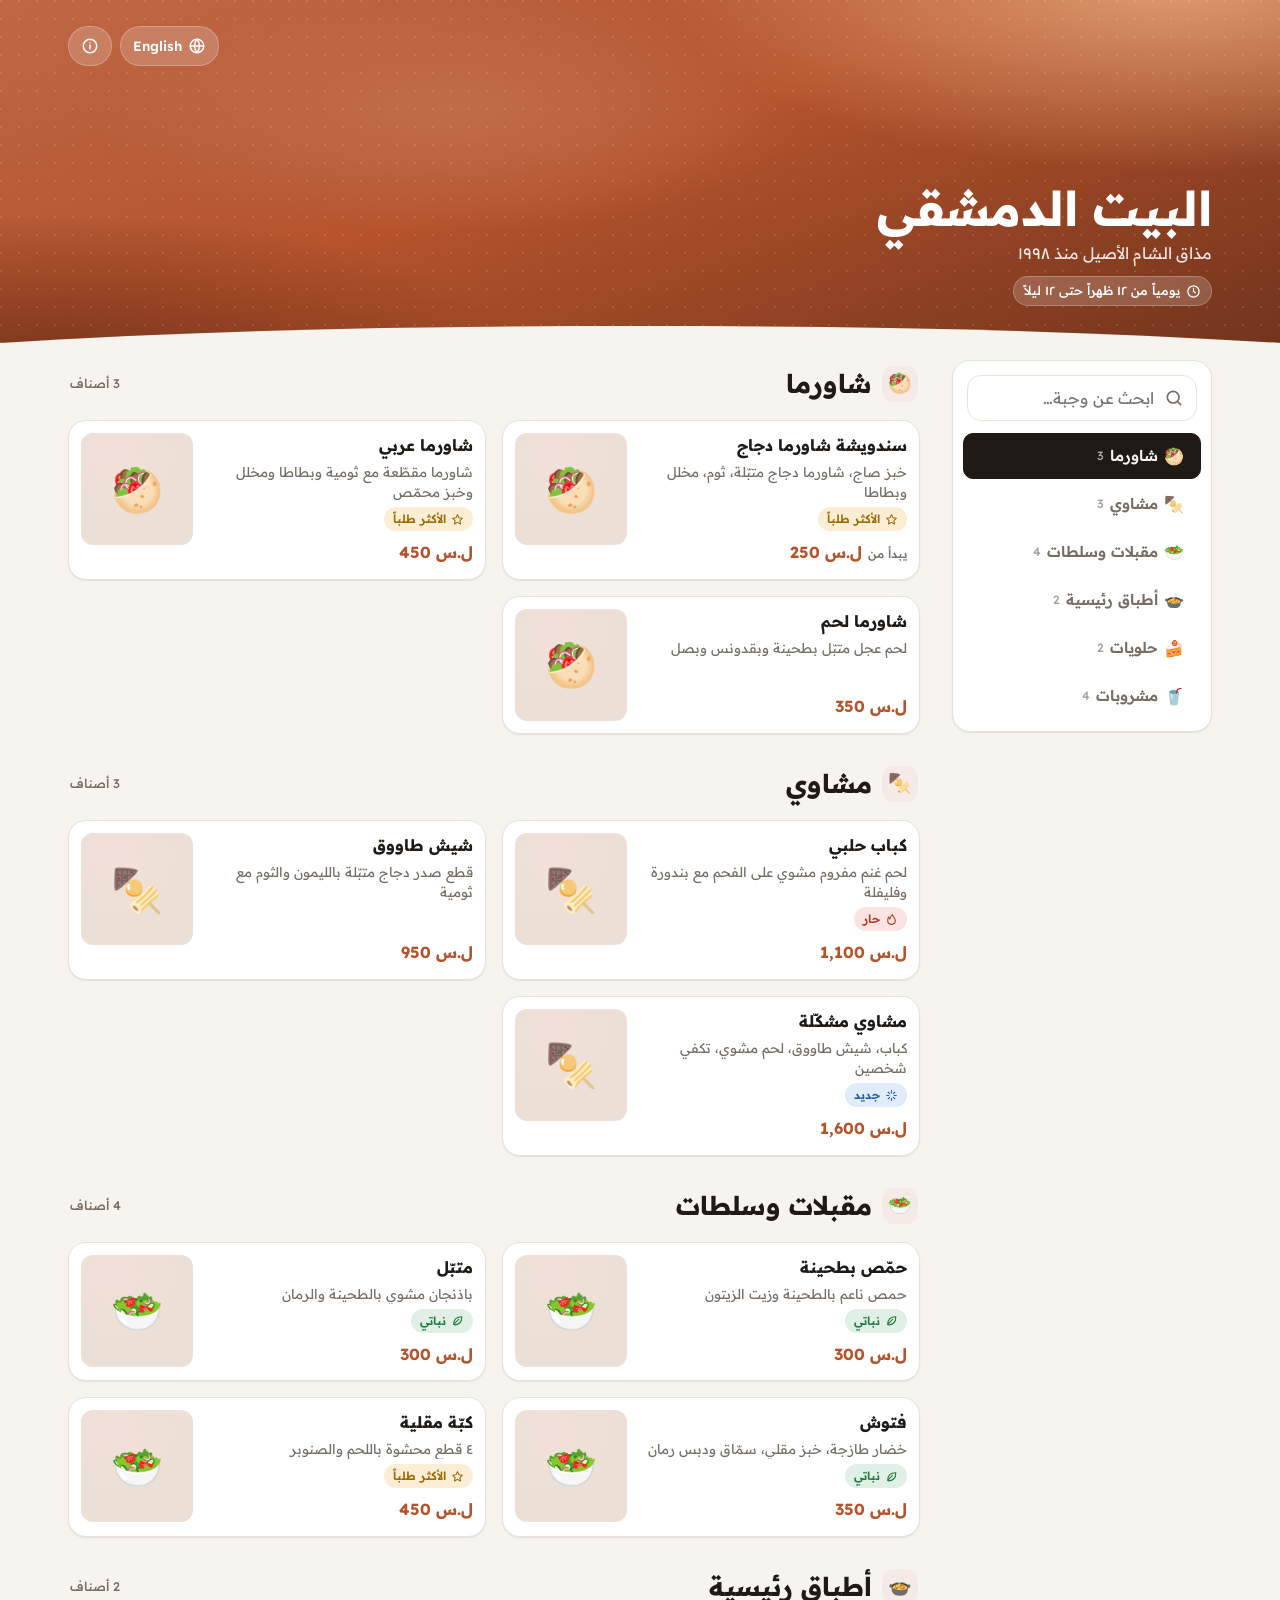
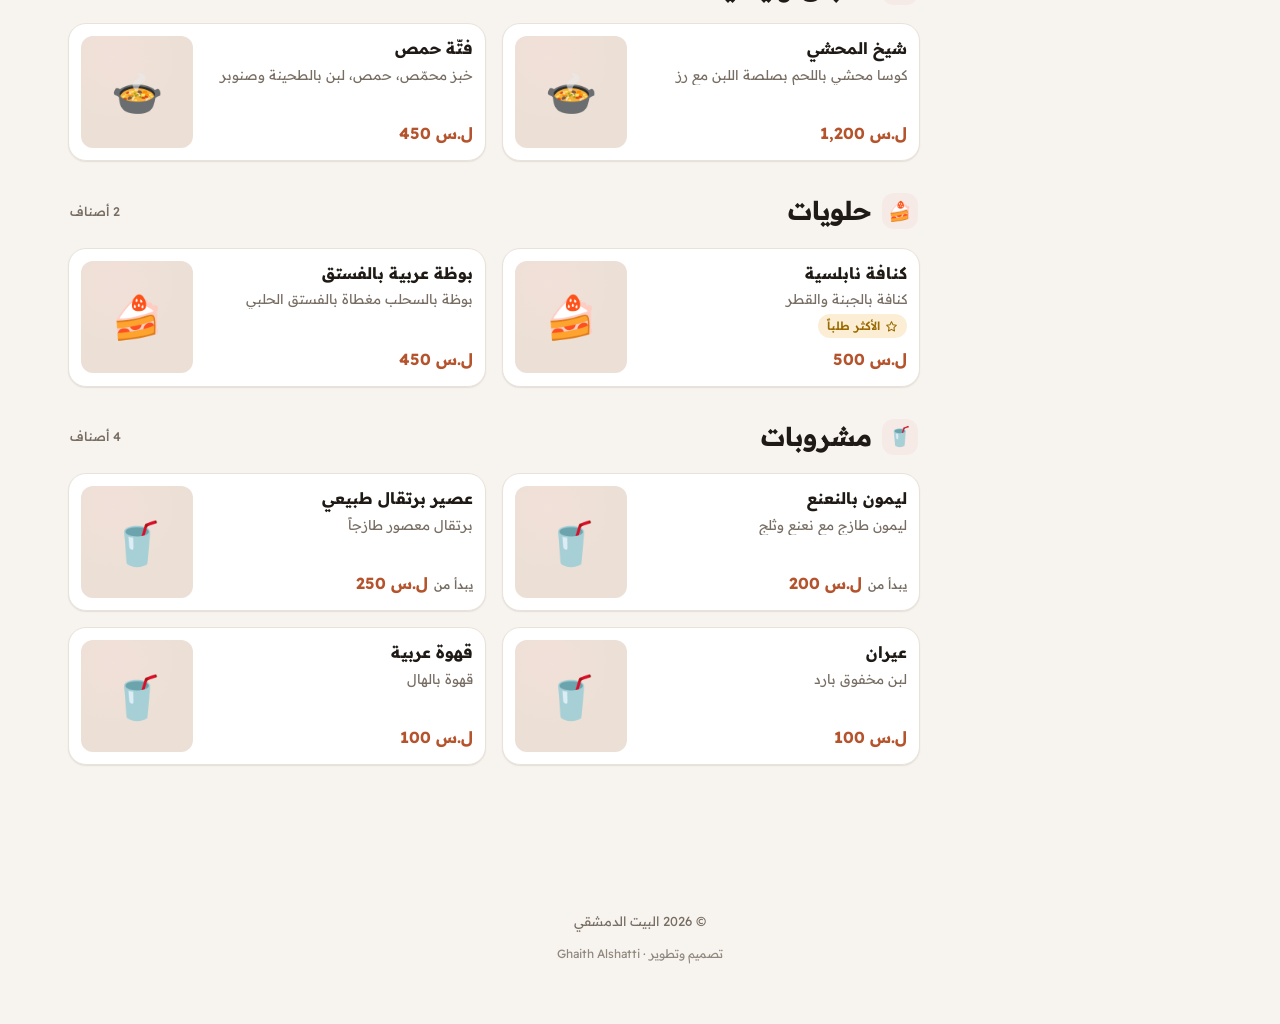
==== index.html @ a2ca4668 "init" ====
<!doctype html>
<html lang="ar" dir="rtl">
<head>
  <meta charset="utf-8">
  <meta name="viewport" content="width=device-width, initial-scale=1, viewport-fit=cover">
  <meta name="theme-color" content="#B5532C">
  <meta name="description" content="Menu">
  <title>Menu</title>
  <link rel="icon" href="data:image/svg+xml,%3Csvg xmlns='http://www.w3.org/2000/svg' viewBox='0 0 100 100'%3E%3Ctext y='.9em' font-size='90'%3E🍽️%3C/text%3E%3C/svg%3E">
  <link rel="preload" href="assets/fonts/readex-pro-arabic-wght-normal.woff2" as="font" type="font/woff2" crossorigin>
  <link rel="stylesheet" href="assets/css/base.css">
  <link rel="stylesheet" href="assets/css/menu.css">
  <link rel="stylesheet" href="assets/css/themes.css">
</head>
<body>
  <div id="app">
    <div class="skeleton sk-hero"></div>
    <div class="wrap" style="padding:20px 16px;display:grid;gap:12px">
      <div class="skeleton" style="height:40px;width:70%"></div>
      <div class="skeleton sk-card"></div><div class="skeleton sk-card"></div><div class="skeleton sk-card"></div>
    </div>
  </div>
  <script type="module" src="assets/js/menu.js"></script>
</body>
</html>
---- assets/css/base.css ----
/* ===== Fonts (self-hosted, no external requests) ===== */
@font-face { font-family: 'Readex'; font-style: normal; font-display: swap; font-weight: 160 700;
  src: url(../fonts/readex-pro-arabic-wght-normal.woff2) format('woff2-variations'), url(../fonts/readex-pro-arabic-wght-normal.woff2) format('woff2');
  unicode-range: U+0600-06FF,U+0750-077F,U+0870-088E,U+0890-0891,U+0897-08E1,U+08E3-08FF,U+200C-200E,U+2010-2011,U+204F,U+2E41,U+FB50-FDFF,U+FE70-FE74,U+FE76-FEFC; }
@font-face { font-family: 'Readex'; font-style: normal; font-display: swap; font-weight: 160 700;
  src: url(../fonts/readex-pro-latin-ext-wght-normal.woff2) format('woff2-variations'), url(../fonts/readex-pro-latin-ext-wght-normal.woff2) format('woff2');
  unicode-range: U+0100-02BA,U+02BD-02C5,U+02C7-02CC,U+02CE-02D7,U+02DD-02FF,U+0304,U+0308,U+0329,U+1D00-1DBF,U+1E00-1E9F,U+1EF2-1EFF,U+2020,U+20A0-20AB,U+20AD-20C0,U+2113,U+2C60-2C7F,U+A720-A7FF; }
@font-face { font-family: 'Readex'; font-style: normal; font-display: swap; font-weight: 160 700;
  src: url(../fonts/readex-pro-latin-wght-normal.woff2) format('woff2-variations'), url(../fonts/readex-pro-latin-wght-normal.woff2) format('woff2');
  unicode-range: U+0000-00FF,U+0131,U+0152-0153,U+02BB-02BC,U+02C6,U+02DA,U+02DC,U+0304,U+0308,U+0329,U+2000-206F,U+20AC,U+2122,U+2191,U+2193,U+2212,U+2215,U+FEFF,U+FFFD; }

/* ===== Tokens ===== */
:root {
  --primary: #B5532C; --on-primary: #fff;
  --bg: #F7F3EE; --surface: #FFFFFF; --surface-2: #F1ECE5; --text: #1F1A15; --muted: #776D63; --line: #E9E2D8;
  --danger: #C6372B; --ok: #2E7D4F; --warn: #B7791F;
  --primary-soft: color-mix(in srgb, var(--primary) 12%, var(--surface));
  --primary-strong: color-mix(in srgb, var(--primary) 82%, #000);
  --radius: 18px; --radius-sm: 12px;
  --shadow-sm: 0 1px 2px rgba(31, 26, 21, .06), 0 1px 1px rgba(31, 26, 21, .04);
  --shadow: 0 8px 28px rgba(31, 26, 21, .10), 0 2px 6px rgba(31, 26, 21, .06);
  --shadow-lg: 0 24px 60px rgba(31, 26, 21, .22);
  --ease: cubic-bezier(.2, .8, .2, 1);
  --font: 'Readex', system-ui, -apple-system, 'Segoe UI', Tahoma, sans-serif;
  --font-display: var(--font);
  --hero-bg: var(--primary); --hero-text: #fff; --hero-pattern: none;
  --glass-bg: rgba(255,255,255,.18); --glass-border: rgba(255,255,255,.24); --glass-text: #fff;
  --card-border: 1px solid var(--line); --card-shadow: var(--shadow-sm); --card-shadow-hover: var(--shadow);
  --chip-active-bg: var(--text); --chip-active-text: var(--bg); --price: var(--primary);
  color-scheme: light;
}
[data-theme="dark"] {
  --bg: #121110; --surface: #1C1A18; --surface-2: #262320; --text: #F4EFE8; --muted: #A79E93; --line: #2F2B27;
  --primary-soft: color-mix(in srgb, var(--primary) 22%, var(--surface));
  --shadow-sm: 0 1px 2px rgba(0,0,0,.4); --shadow: 0 8px 28px rgba(0,0,0,.45); --shadow-lg: 0 24px 60px rgba(0,0,0,.6);
  color-scheme: dark;
}

/* ===== Reset ===== */
*, *::before, *::after { box-sizing: border-box; }
html { -webkit-text-size-adjust: 100%; scroll-behavior: smooth; }
body { margin: 0; font-family: var(--font); background: var(--bg); color: var(--text); line-height: 1.55; font-size: 15px; -webkit-font-smoothing: antialiased; -webkit-tap-highlight-color: transparent; }
body.no-scroll { overflow: hidden; }
img { max-width: 100%; display: block; }
button, input, select, textarea { font: inherit; color: inherit; }
button { cursor: pointer; background: none; border: 0; padding: 0; }
a { color: inherit; }
h1, h2, h3, h4, p { margin: 0; }
[hidden] { display: none !important; }
.ic { width: 20px; height: 20px; flex: none; }
.sr-only { position: absolute; width: 1px; height: 1px; overflow: hidden; clip: rect(0 0 0 0); white-space: nowrap; }
.num { font-variant-numeric: tabular-nums; direction: ltr; unicode-bidi: isolate; }

/* ===== Buttons ===== */
.btn { display: inline-flex; align-items: center; justify-content: center; gap: 8px; min-height: 46px; padding: 0 20px; border-radius: 14px; font-weight: 600; font-size: 15px; transition: transform .15s var(--ease), background .2s, box-shadow .2s, opacity .2s; user-select: none; white-space: nowrap; }
.btn:active { transform: scale(.97); }
.btn:disabled { opacity: .55; pointer-events: none; }
.btn--primary { background: var(--primary); color: var(--on-primary); box-shadow: 0 6px 18px color-mix(in srgb, var(--primary) 35%, transparent); }
.btn--primary:hover { background: var(--primary-strong); }
.btn--ghost { background: var(--surface-2); color: var(--text); }
.btn--outline { border: 1.5px solid var(--line); background: var(--surface); }
.btn--danger { background: var(--danger); color: #fff; }
.btn--danger-ghost { color: var(--danger); background: color-mix(in srgb, var(--danger) 10%, var(--surface)); }
.btn--block { width: 100%; }
.btn--sm { min-height: 36px; padding: 0 14px; font-size: 14px; border-radius: 11px; }
.icon-btn { width: 42px; height: 42px; border-radius: 50%; display: inline-grid; place-items: center; background: var(--surface); color: var(--text); box-shadow: var(--shadow-sm); transition: transform .15s var(--ease), background .2s; flex: none; }
.icon-btn:active { transform: scale(.92); }
.spinner { width: 18px; height: 18px; border-radius: 50%; border: 2.5px solid currentColor; border-top-color: transparent; animation: spin .8s linear infinite; }
@keyframes spin { to { transform: rotate(360deg); } }

/* ===== Forms ===== */
.field { display: grid; gap: 6px; }
.field > span, .label { font-size: 13px; font-weight: 600; color: var(--muted); }
.input, .select, .textarea { width: 100%; min-height: 46px; padding: 10px 14px; border-radius: 12px; border: 1.5px solid var(--line); background: var(--surface); outline: none; transition: border-color .2s, box-shadow .2s; font-size: 16px; }
.textarea { min-height: 80px; resize: vertical; line-height: 1.5; }
.input:focus, .select:focus, .textarea:focus { border-color: var(--primary); box-shadow: 0 0 0 4px color-mix(in srgb, var(--primary) 16%, transparent); }
.input[dir="ltr"] { text-align: left; }
.field.invalid .input, .field.invalid .textarea { border-color: var(--danger); }
.hint { font-size: 12.5px; color: var(--muted); }
.switch { position: relative; display: inline-flex; align-items: center; gap: 10px; cursor: pointer; user-select: none; }
.switch input { position: absolute; opacity: 0; pointer-events: none; }
.switch__track { width: 46px; height: 28px; border-radius: 99px; background: var(--line); position: relative; transition: background .2s; flex: none; }
.switch__track::after { content: ''; position: absolute; top: 3px; inset-inline-start: 3px; width: 22px; height: 22px; border-radius: 50%; background: #fff; box-shadow: 0 1px 3px rgba(0,0,0,.25); transition: transform .22s var(--ease); }
.switch input:checked + .switch__track { background: var(--ok); }
.switch input:checked + .switch__track::after { transform: translateX(18px); }
[dir="rtl"] .switch input:checked + .switch__track::after { transform: translateX(-18px); }
.switch input:focus-visible + .switch__track { box-shadow: 0 0 0 4px color-mix(in srgb, var(--ok) 25%, transparent); }

/* ===== Sheets (bottom on mobile, centered on desktop) ===== */
.sheet { position: fixed; inset: 0; z-index: 60; background: rgba(15, 12, 10, 0); display: flex; align-items: flex-end; justify-content: center; transition: background .28s var(--ease); }
.sheet.open { background: rgba(15, 12, 10, .5); backdrop-filter: blur(2px); }
.sheet__panel { width: 100%; max-width: 560px; max-height: 92vh; background: var(--surface); border-radius: 24px 24px 0 0; box-shadow: var(--shadow-lg); transform: translateY(100%); transition: transform .32s var(--ease); display: flex; flex-direction: column; overflow: hidden; }
.sheet.open .sheet__panel { transform: none; }
.sheet__grip { width: 42px; height: 5px; border-radius: 9px; background: var(--line); margin: 10px auto 0; flex: none; }
.sheet__head { display: flex; align-items: center; justify-content: space-between; gap: 12px; padding: 14px 20px 10px; flex: none; }
.sheet__head h2 { font-size: 19px; font-weight: 700; }
.sheet__body { padding: 4px 20px 20px; overflow-y: auto; overscroll-behavior: contain; flex: 1; }
.sheet__foot { padding: 14px 20px calc(14px + env(safe-area-inset-bottom)); border-top: 1px solid var(--line); background: var(--surface); flex: none; }
.sheet--center { align-items: center; padding: 20px; }
.sheet--center .sheet__panel { border-radius: 22px; transform: scale(.94); opacity: 0; transition: transform .25s var(--ease), opacity .2s; max-width: 400px; }
.sheet--center.open .sheet__panel { transform: none; opacity: 1; }
@media (min-width: 700px) {
  .sheet { align-items: center; padding: 24px; }
  .sheet__panel { border-radius: 24px; transform: translateY(24px) scale(.98); opacity: 0; transition: transform .3s var(--ease), opacity .25s; }
  .sheet.open .sheet__panel { opacity: 1; }
  .sheet__grip { display: none; }
}
.dialog { padding: 24px; gap: 20px; }
.dialog__msg { font-size: 16px; font-weight: 500; line-height: 1.6; }
.dialog__actions { display: flex; gap: 10px; justify-content: flex-end; }
.dialog__actions .btn { flex: 1; }

/* ===== Toasts ===== */
.toasts { position: fixed; z-index: 100; inset-inline: 0; top: calc(12px + env(safe-area-inset-top)); display: grid; justify-items: center; gap: 8px; pointer-events: none; padding: 0 16px; }
.toast { display: flex; align-items: center; gap: 10px; padding: 12px 18px; border-radius: 14px; background: #1F1A15; color: #fff; box-shadow: var(--shadow-lg); font-size: 14.5px; font-weight: 500; transform: translateY(-14px); opacity: 0; transition: transform .3s var(--ease), opacity .3s; max-width: 520px; }
.toast.in { transform: none; opacity: 1; }
.toast--ok .ic { color: #6EE7A1; } .toast--err { background: var(--danger); }

/* ===== Stepper ===== */
.stepper { display: inline-flex; align-items: center; gap: 4px; background: var(--surface-2); border-radius: 99px; padding: 4px; }
.stepper button { width: 36px; height: 36px; border-radius: 50%; display: grid; place-items: center; background: var(--surface); box-shadow: var(--shadow-sm); transition: transform .12s; }
.stepper button:active { transform: scale(.88); }
.stepper button .ic { width: 18px; height: 18px; }
.stepper output { min-width: 28px; text-align: center; font-weight: 700; font-size: 16px; }

/* ===== Misc ===== */
.banner { padding: 10px 16px; font-size: 13px; text-align: center; background: color-mix(in srgb, var(--warn) 16%, var(--surface)); color: color-mix(in srgb, var(--warn) 70%, var(--text)); font-weight: 500; }
.skeleton { background: linear-gradient(90deg, var(--surface-2) 25%, color-mix(in srgb, var(--surface-2) 60%, var(--surface)) 50%, var(--surface-2) 75%); background-size: 200% 100%; animation: shimmer 1.3s infinite; border-radius: 12px; }
@keyframes shimmer { to { background-position: -200% 0; } }
.chip { display: inline-flex; align-items: center; gap: 5px; padding: 3px 9px; border-radius: 99px; font-size: 11.5px; font-weight: 600; background: var(--surface-2); color: var(--muted); white-space: nowrap; }
.chip .ic { width: 13px; height: 13px; }
.chip--popular { background: color-mix(in srgb, #E8A317 18%, var(--surface)); color: #9A6A00; }
.chip--new { background: color-mix(in srgb, #2F7FD8 15%, var(--surface)); color: #1E5FA8; }
.chip--spicy { background: color-mix(in srgb, #D9412B 14%, var(--surface)); color: #B23421; }
.chip--veg { background: color-mix(in srgb, #2E9A55 15%, var(--surface)); color: #23793F; }
[data-theme="dark"] .chip--popular { color: #F2C14E; } [data-theme="dark"] .chip--new { color: #7DB5F2; }
[data-theme="dark"] .chip--spicy { color: #F28B78; } [data-theme="dark"] .chip--veg { color: #7AD69A; }
@media (prefers-reduced-motion: reduce) { *, *::before, *::after { animation: none !important; transition: none !important; scroll-behavior: auto !important; } }
input[type=search]::-webkit-search-cancel-button, input[type=search]::-webkit-search-decoration { -webkit-appearance: none; display: none; }

/* ===== Search box (shared) ===== */
.search__box { flex: 1; min-width: 0; display: flex; align-items: center; gap: 8px; background: var(--surface); border: 1.5px solid var(--line); border-radius: 14px; padding: 0 12px; height: 46px; transition: border-color .2s, box-shadow .2s; }
.search__box:focus-within { border-color: var(--primary); box-shadow: 0 0 0 4px color-mix(in srgb, var(--primary) 14%, transparent); }
.search__box .ic { color: var(--muted); }
.search__box input { flex: 1; width: 100%; border: 0; outline: 0; background: none; font-size: 16px; min-width: 0; }
.search__clear { color: var(--muted); display: grid; place-items: center; width: 28px; height: 28px; border-radius: 50%; }
---- assets/css/menu.css ----
/* ===== Customer menu — layout & components (themes live in themes.css) ===== */
.wrap { width: 100%; max-width: 760px; margin: 0 auto; }

/* ---------- Hero ---------- */
.hero { position: relative; color: var(--hero-text); overflow: hidden; isolation: isolate; padding: calc(14px + env(safe-area-inset-top)) 18px 38px; min-height: 270px; display: flex; flex-direction: column; }
.hero > .wrap { width: 100%; }
.hero__bg { position: absolute; inset: 0; z-index: -1; background: var(--hero-bg); }
.hero__bg::after { content: ''; position: absolute; inset: 0; background: var(--hero-pattern); opacity: var(--hero-pattern-opacity, 1); }
.hero__bg::before { content: ''; position: absolute; inset: 0; z-index: 1; background: var(--hero-edge, none); pointer-events: none; }
.hero--cover .hero__bg::before { z-index: 2; }
.hero--cover { --hero-text: #fff; --glass-bg: rgba(255,255,255,.18); --glass-border: rgba(255,255,255,.25); --glass-text: #fff; }
.hero--cover .hero__bg { background: var(--cover) center / cover no-repeat; }
.hero--cover .hero__bg::after { opacity: 1; background: linear-gradient(180deg, rgba(0,0,0,.38) 0%, rgba(0,0,0,.12) 40%, rgba(0,0,0,.74) 100%); }
.hero__top { display: flex; align-items: center; gap: 8px; }
.hero__top .spacer { flex: 1; }
.glass-btn { height: 40px; min-width: 40px; padding: 0 12px; border-radius: 99px; display: inline-flex; align-items: center; justify-content: center; gap: 6px; color: var(--glass-text); background: var(--glass-bg); border: 1px solid var(--glass-border); backdrop-filter: blur(8px); -webkit-backdrop-filter: blur(8px); font-weight: 600; font-size: 13.5px; transition: transform .15s; white-space: nowrap; }
.glass-btn:active { transform: scale(.95); }
.glass-btn .ic { width: 18px; height: 18px; }
.hero__brand { margin-top: auto; display: flex; align-items: center; gap: 14px; padding-top: 34px; }
.logo { width: 74px; height: 74px; border-radius: calc(var(--radius) + 4px); background: var(--surface); display: grid; place-items: center; overflow: hidden; box-shadow: 0 10px 26px rgba(0,0,0,.2); flex: none; color: var(--primary); font-weight: 700; font-size: 30px; font-family: var(--font-display); }
.logo img { width: 100%; height: 100%; object-fit: cover; }
.hero__name { font-family: var(--font-display); font-size: clamp(24px, 6.6vw, 34px); font-weight: 700; line-height: 1.2; text-wrap: balance; }
.hero__tag { opacity: .88; font-size: 14.5px; margin-top: 4px; }
.hero__meta { display: flex; flex-wrap: wrap; gap: 8px; margin-top: 10px; }
.hero__meta .glass-btn { height: 30px; font-size: 12.5px; font-weight: 500; padding: 0 10px; }
.hero__meta .ic { width: 15px; height: 15px; }

/* ---------- Shell: sticky bar + content ---------- */
.bar { position: sticky; top: 0; z-index: 30; background: color-mix(in srgb, var(--bg) 88%, transparent); backdrop-filter: saturate(1.4) blur(14px); -webkit-backdrop-filter: saturate(1.4) blur(14px); border-bottom: 1px solid transparent; transition: border-color .2s, box-shadow .2s; margin-top: -20px; border-radius: 20px 20px 0 0; }
.bar.stuck { border-bottom-color: var(--line); box-shadow: 0 6px 20px rgba(0,0,0,.05); border-radius: 0; }
.mini-logo { width: 0; height: 40px; border-radius: 12px; overflow: hidden; background: var(--primary); color: var(--on-primary); display: grid; place-items: center; font-size: 16px; font-weight: 700; flex: none; opacity: 0; margin-inline-end: -8px; transition: width .25s var(--ease), opacity .2s, margin .25s var(--ease); }
.mini-logo img { width: 100%; height: 100%; object-fit: cover; }
.bar.stuck .mini-logo { width: 40px; opacity: 1; margin-inline-end: 0; }
.search { display: flex; align-items: center; gap: 8px; padding: 14px 16px 2px; }
.cats { display: flex; gap: 8px; overflow-x: auto; padding: 8px 16px 12px; scrollbar-width: none; scroll-padding-inline: 16px; }
.cats::-webkit-scrollbar { display: none; }
.cat { flex: none; display: inline-flex; align-items: center; gap: 6px; height: 40px; padding: 0 16px; border-radius: 99px; background: var(--surface); border: 1.5px solid var(--line); font-weight: 600; font-size: 14px; color: var(--muted); transition: all .2s var(--ease); }
.cat.active { background: var(--chip-active-bg); border-color: var(--chip-active-bg); color: var(--chip-active-text); }
.cat__icon { font-size: 16px; line-height: 1; }
.cat__n { display: none; }

main { padding: 6px 16px 120px; }
.sec { padding-top: 18px; }
.sec__title { display: flex; align-items: center; gap: 10px; font-family: var(--font-display); font-size: 20px; font-weight: 700; margin: 4px 2px 12px; }
.sec__icon { width: 36px; height: 36px; border-radius: 12px; background: var(--primary-soft); display: grid; place-items: center; font-size: 19px; flex: none; }
.sec__count { font-family: var(--font); font-size: 12.5px; font-weight: 500; color: var(--muted); margin-inline-start: auto; white-space: nowrap; }

/* ---------- Cards: base = "row" layout (photo beside text) ---------- */
.items { display: grid; gap: 12px; grid-template-columns: minmax(0, 1fr); }
.card { position: relative; display: flex; gap: 14px; padding: 12px; background: var(--surface); border-radius: var(--radius); box-shadow: var(--card-shadow); border: var(--card-border); cursor: pointer; transition: transform .18s var(--ease), box-shadow .2s; animation: rise .45s var(--ease) both; }
.card:active { transform: scale(.985); }
@media (hover: hover) { .card:hover { box-shadow: var(--card-shadow-hover); transform: translateY(-2px); } }
@keyframes rise { from { opacity: 0; transform: translateY(10px); } }
.card__body { flex: 1; min-width: 0; display: flex; flex-direction: column; gap: 5px; padding: 2px 0; }
.card__name { font-family: var(--font-display); font-size: 16px; font-weight: 700; line-height: 1.35; }
.card__desc { color: var(--muted); font-size: 13.5px; line-height: 1.5; display: -webkit-box; -webkit-line-clamp: 2; -webkit-box-orient: vertical; overflow: hidden; }
.card__tags { display: flex; flex-wrap: wrap; gap: 5px; }
.card__price { margin-top: auto; padding-top: 4px; font-weight: 700; color: var(--price); font-size: 16px; display: flex; align-items: baseline; flex-wrap: wrap; gap: 0 6px; }
.card__price small { color: var(--muted); font-weight: 500; font-size: 12px; }
.card__media { position: relative; width: 112px; height: 112px; flex: none; }
.card__media > .media { width: 100%; height: 100%; border-radius: var(--radius-sm); overflow: hidden; }
.media img { width: 100%; height: 100%; object-fit: cover; background: var(--surface-2); }
.ph { width: 100%; height: 100%; display: grid; place-items: center; background: radial-gradient(80% 80% at 30% 20%, color-mix(in srgb, var(--primary) 18%, var(--surface)) 0%, transparent 70%), color-mix(in srgb, var(--primary) 8%, var(--surface-2)); font-size: 42px; }
.pop { animation: pop .35s var(--ease); }
@keyframes pop { 40% { transform: scale(1.18); } }
@media (min-width: 700px) { [data-layout="row"] .items { grid-template-columns: repeat(2, minmax(0, 1fr)); } }

/* ---------- "tile" layout (photo on top, grid) ---------- */
[data-layout="tile"] .items { grid-template-columns: repeat(2, minmax(0, 1fr)); gap: 12px; }
[data-layout="tile"] .card { flex-direction: column; padding: 0; gap: 0; overflow: hidden; }
[data-layout="tile"] .card__media { order: -1; width: 100%; height: auto; aspect-ratio: 4 / 3; }
[data-layout="tile"] .card__media > .media { border-radius: 0; }
[data-layout="tile"] .card__body { padding: 10px 12px 12px; gap: 4px; }
[data-layout="tile"] .card__name { font-size: 15px; }
[data-layout="tile"] .card__desc { font-size: 12.5px; }
[data-layout="tile"] .card__price { font-size: 15px; }
[data-layout="tile"] .ph { font-size: 54px; }
@media (min-width: 600px) { [data-layout="tile"] .items { grid-template-columns: repeat(3, minmax(0, 1fr)); gap: 14px; } }
@media (max-width: 339px) { [data-layout="tile"] .items { grid-template-columns: minmax(0, 1fr); } }

/* ---------- "list" layout (printed menu, dotted leaders) ---------- */
[data-layout="list"] .items { gap: 0; }
[data-layout="list"] .card { background: transparent; border: 0; box-shadow: none; border-radius: 0; padding: 14px 2px; border-bottom: 1px dashed var(--line); align-items: flex-start; gap: 12px; animation-name: fade-in; }
@keyframes fade-in { from { opacity: 0; } }
@media (hover: hover) { [data-layout="list"] .card:hover { transform: none; box-shadow: none; background: color-mix(in srgb, var(--primary) 4%, transparent); } }
[data-layout="list"] .card__media { width: auto; height: auto; align-self: center; }
[data-layout="list"] .card__media > .media { display: none; }
[data-layout="list"] .card__body { display: grid; grid-template-columns: fit-content(70%) minmax(10px, 1fr) auto; column-gap: 8px; row-gap: 4px; align-items: baseline; padding: 0; }
[data-layout="list"] .card__body::after { content: ''; grid-column: 2; grid-row: 1; align-self: end; margin-bottom: .45em; border-bottom: 2px dotted color-mix(in srgb, var(--muted) 45%, transparent); }
[data-layout="list"] .card__name { grid-column: 1; grid-row: 1; font-size: 16.5px; }
[data-layout="list"] .card__price { grid-column: 3; grid-row: 1; margin: 0; padding: 0; white-space: nowrap; }
[data-layout="list"] .card__desc { grid-column: 1 / -1; -webkit-line-clamp: 3; }
[data-layout="list"] .card__tags { grid-column: 1 / -1; }
@media (min-width: 900px) { [data-layout="list"] .items { grid-template-columns: repeat(2, minmax(0, 1fr)); column-gap: 44px; } }

.empty { text-align: center; padding: 56px 20px; color: var(--muted); display: grid; gap: 10px; justify-items: center; }
.empty .ic { width: 44px; height: 44px; opacity: .5; }

/* ---------- Footer ---------- */
.foot { text-align: center; padding: 26px 16px calc(120px + env(safe-area-inset-bottom)); color: var(--muted); font-size: 13px; display: grid; gap: 14px; justify-items: center; }
.socials { display: flex; gap: 10px; justify-content: center; flex-wrap: wrap; }
.socials a { width: 44px; height: 44px; border-radius: 50%; display: grid; place-items: center; background: var(--surface); box-shadow: var(--shadow-sm); border: var(--card-border); color: var(--text); }
.foot a.credit { color: var(--muted); text-decoration: none; font-size: 12px; opacity: .8; }

/* ---------- Cart bar ---------- */

/* ---------- Item sheet ---------- */
.item-sheet .sheet__body { padding-top: 16px; }
.item-media { position: relative; aspect-ratio: 16 / 10; background: var(--surface-2); flex: none; }
.item-media .media, .item-media .ph { width: 100%; height: 100%; }
.item-media .ph { font-size: 84px; }
.item-media .close-fab { position: absolute; top: 12px; inset-inline-end: 12px; }
.item__name { font-family: var(--font-display); font-size: 22px; font-weight: 700; line-height: 1.3; }
.item__price { color: var(--price); font-weight: 700; font-size: 19px; margin-top: 6px; display: flex; align-items: baseline; gap: 6px; }
.item__price small { color: var(--muted); font-weight: 500; font-size: 13px; }
.item__desc { color: var(--muted); margin-top: 10px; font-size: 15px; line-height: 1.7; }
.item__tags { display: flex; flex-wrap: wrap; gap: 6px; margin-top: 10px; }
.block { margin-top: 20px; display: grid; gap: 10px; }
.block__title { font-weight: 700; font-size: 15px; display: flex; align-items: center; gap: 8px; }
.sizes { display: grid; gap: 8px; }
.size { display: flex; align-items: center; gap: 12px; padding: 13px 14px; border-radius: var(--radius-sm); border: 1.5px solid var(--line); cursor: pointer; transition: border-color .2s, background .2s; }
.size input { appearance: none; width: 20px; height: 20px; border-radius: 50%; border: 2px solid var(--line); margin: 0; display: grid; place-items: center; flex: none; transition: border-color .2s; }
.size input::after { content: ''; width: 10px; height: 10px; border-radius: 50%; background: var(--primary); transform: scale(0); transition: transform .2s var(--ease); }
.size input:checked { border-color: var(--primary); }
.size input:checked::after { transform: scale(1); }
.size:has(input:checked) { border-color: var(--primary); background: var(--primary-soft); }
.size span { flex: 1; font-weight: 600; }
.size b { color: var(--muted); font-weight: 600; }

/* ---------- Cart sheet ---------- */
.link-btn { color: var(--muted); font-size: 14px; font-weight: 600; padding: 8px; justify-self: center; }

/* ---------- Ticket (show to waiter) ---------- */
@keyframes fade { from { opacity: 0; } }

/* ---------- Info sheet ---------- */
.info-head { display: flex; align-items: center; gap: 14px; margin-bottom: 8px; min-width: 0; }
.info-head .logo { width: 60px; height: 60px; border-radius: 18px; font-size: 24px; background: var(--primary-soft); box-shadow: none; }
.info-row { display: flex; align-items: flex-start; gap: 14px; padding: 14px 0; border-bottom: 1px solid var(--line); text-decoration: none; }
.info-row:last-of-type { border-bottom: 0; }
.info-row__icon { width: 40px; height: 40px; border-radius: 12px; background: var(--primary-soft); color: var(--primary); display: grid; place-items: center; flex: none; }
.info-row small { display: block; color: var(--muted); font-size: 12.5px; }
.info-row b { font-weight: 600; }

.sk-hero { height: 270px; border-radius: 0; }
.sk-card { height: 136px; border-radius: var(--radius); }

/* =====================================================================
   Responsive
   ===================================================================== */
/* Small phones (≤ 360px) */
@media (max-width: 360px) {
  body { font-size: 14px; }
  .hero { min-height: 236px; padding-inline: 14px; }
  .hero__brand { gap: 12px; padding-top: 26px; }
  .logo { width: 60px; height: 60px; font-size: 24px; border-radius: 18px; }
  #langBtn span { display: none; }
  .glass-btn { height: 36px; min-width: 36px; }
  main { padding-inline: 12px; }
  .search, .cats { padding-inline: 12px; }
  .card { gap: 12px; padding: 10px; }
  .card__media { width: 92px; height: 92px; }
  .card__name { font-size: 15px; }
  .card__desc { font-size: 12.5px; }
  .stepper button { width: 32px; height: 32px; }
  .sheet__body, .sheet__head, .sheet__foot { padding-inline: 16px; }
}

/* Tablets (≥ 700px) */
@media (min-width: 700px) {
  .hero { min-height: 310px; padding-inline: 28px; padding-bottom: 48px; }
  .logo { width: 92px; height: 92px; font-size: 38px; }
  .hero__name { font-size: 38px; }
  .hero__tag { font-size: 16px; }
  main { padding-inline: 20px; }
  .search, .cats { padding-inline: 20px; }
  .sec { padding-top: 26px; }
  .sec__title { font-size: 23px; }
}

/* Item sheet: photo beside details on wide screens */
@media (min-width: 900px) {
  .sheet__panel.item-sheet { max-width: 900px; display: grid; grid-template-columns: minmax(0, 1fr) minmax(0, 1fr); grid-template-rows: minmax(0, 1fr) auto; max-height: min(640px, 90vh); }
  .item-sheet .item-media { grid-row: 1 / 3; aspect-ratio: auto; height: 100%; min-height: 460px; }
  .item-sheet .sheet__body, .item-sheet .sheet__foot { grid-column: 2; }
  .item-sheet .sheet__body { padding-top: 24px; }
  .item-sheet .item__name { font-size: 26px; }
}

/* Desktop (≥ 1024px): sidebar categories + wide content */
@media (min-width: 1024px) {
  .wrap { max-width: 1200px; padding-inline: 28px; }
  .hero { min-height: 360px; padding: 26px 0 70px; }
  .hero__brand { padding-top: 40px; gap: 22px; }
  .logo { width: 112px; height: 112px; font-size: 46px; }
  .hero__name { font-size: 48px; }
  .shell { display: grid; grid-template-columns: 260px minmax(0, 1fr); gap: 32px; align-items: start; }
  .bar { top: 20px; margin-top: -44px; border-radius: var(--radius); background: var(--surface); border: var(--card-border); box-shadow: var(--card-shadow); backdrop-filter: none; -webkit-backdrop-filter: none; max-height: calc(100vh - 40px); overflow-y: auto; overflow-x: hidden; scrollbar-width: thin; }
  .bar.stuck { border-radius: var(--radius); border: var(--card-border); box-shadow: var(--card-shadow); }
  .mini-logo { display: none; }
  .search { padding: 14px 14px 6px; }
  .cats { flex-direction: column; overflow: visible; padding: 6px 10px 12px; gap: 2px; }
  .cat { width: 100%; justify-content: flex-start; background: transparent; border-color: transparent; border-radius: calc(var(--radius-sm) - 2px); height: 46px; font-size: 15px; }
  .cat:hover { background: var(--surface-2); color: var(--text); }
  .cat.active { background: var(--chip-active-bg); border-color: var(--chip-active-bg); color: var(--chip-active-text); }
  .cat__n { display: inline; margin-inline-start: auto; font-size: 12px; opacity: .65; font-weight: 500; }
  main { padding: 0 0 120px; }
  .sec:first-child { padding-top: 0; }
  .sec__title { font-size: 26px; margin-bottom: 16px; }
  .items { gap: 16px; }
  .foot { padding-bottom: 60px; }
}
@media (min-width: 1440px) {
  .wrap { max-width: 1360px; }
  [data-layout="tile"] .items { grid-template-columns: repeat(4, minmax(0, 1fr)); }
  [data-layout="row"] .items { grid-template-columns: repeat(2, minmax(0, 1fr)); }
}
/* Landscape phones: keep the hero short */
@media (max-height: 500px) and (orientation: landscape) {
  .hero { min-height: 200px; }
  .hero__brand { padding-top: 16px; }
}

/* ---------- view-only item sheet ---------- */
.item__cat { font-size: 13px; font-weight: 600; color: var(--muted); margin-bottom: 4px; }
.size--view { cursor: default; }
.size--view b { color: var(--price); font-weight: 700; }
---- assets/css/themes.css ----
/* ===== Customer-menu themes (selected in /setup, stored as config.theme.id) ===== */
@font-face { font-family: 'Amiri'; font-style: normal; font-weight: 700; font-display: swap; src: url(../fonts/amiri-arabic-700-normal.woff2) format('woff2');
  unicode-range: U+0600-06FF,U+0750-077F,U+0870-088E,U+0890-0891,U+0897-08E1,U+08E3-08FF,U+200C-200E,U+2010-2011,U+204F,U+2E41,U+FB50-FDFF,U+FE70-FE74,U+FE76-FEFC; }
@font-face { font-family: 'Amiri'; font-style: normal; font-weight: 700; font-display: swap; src: url(../fonts/amiri-latin-700-normal.woff2) format('woff2');
  unicode-range: U+0000-00FF,U+0131,U+0152-0153,U+02BB-02BC,U+02C6,U+02DA,U+02DC,U+0304,U+0308,U+0329,U+2000-206F,U+20AC,U+2122,U+2191,U+2193,U+2212,U+2215,U+FEFF,U+FFFD; }
@font-face { font-family: 'Reem Kufi'; font-style: normal; font-weight: 400 700; font-display: swap; src: url(../fonts/reem-kufi-arabic-wght-normal.woff2) format('woff2');
  unicode-range: U+0600-06FF,U+0750-077F,U+0870-088E,U+0890-0891,U+0897-08E1,U+08E3-08FF,U+200C-200E,U+2010-2011,U+204F,U+2E41,U+FB50-FDFF,U+FE70-FE74,U+FE76-FEFC; }
@font-face { font-family: 'Reem Kufi'; font-style: normal; font-weight: 400 700; font-display: swap; src: url(../fonts/reem-kufi-latin-wght-normal.woff2) format('woff2');
  unicode-range: U+0000-00FF,U+0131,U+0152-0153,U+02BB-02BC,U+02C6,U+02DA,U+02DC,U+0304,U+0308,U+0329,U+2000-206F,U+20AC,U+2122,U+2191,U+2193,U+2212,U+2215,U+FEFF,U+FFFD; }

/* 1 · Warm Classic ------------------------------------------------------ */
html[data-skin="classic"] {
  --hero-bg:
    radial-gradient(120% 90% at 100% 0%, color-mix(in srgb, var(--primary) 80%, #fff) 0%, transparent 60%),
    radial-gradient(90% 80% at 0% 100%, color-mix(in srgb, var(--primary) 55%, #000) 0%, transparent 70%),
    linear-gradient(160deg, color-mix(in srgb, var(--primary) 92%, #fff) 0%, color-mix(in srgb, var(--primary) 70%, #000) 100%);
  --hero-pattern: radial-gradient(circle at 1px 1px, rgba(255,255,255,.9) 1px, transparent 1.4px) 0 0 / 18px 18px;
  --hero-pattern-opacity: .13;
}

/* 2 · Midnight Luxe ----------------------------------------------------- */
html[data-skin="midnight"] {
  --bg: #0D0D0F; --surface: #16161A; --surface-2: #202026; --text: #F3EEE4; --muted: #A39E95; --line: #2A2A31;
  --font-display: 'Amiri', 'Readex', serif;
  --radius: 16px; --radius-sm: 12px;
  --primary-soft: color-mix(in srgb, var(--primary) 16%, var(--surface));
  --hero-bg: radial-gradient(70% 90% at 50% 0%, color-mix(in srgb, var(--primary) 30%, transparent) 0%, transparent 70%), linear-gradient(180deg, #17161A 0%, #0D0D0F 100%);
  --hero-pattern: linear-gradient(90deg, transparent 0, transparent calc(50% - 60px), color-mix(in srgb, var(--primary) 70%, transparent) calc(50% - 60px), color-mix(in srgb, var(--primary) 70%, transparent) calc(50% + 60px), transparent calc(50% + 60px)) bottom 18px left 0 / 100% 1px no-repeat;
  --hero-text: #F3EEE4;
  --glass-bg: rgba(255,255,255,.06); --glass-border: color-mix(in srgb, var(--primary) 35%, transparent); --glass-text: #F3EEE4;
  --card-border: 1px solid color-mix(in srgb, var(--primary) 18%, var(--line));
  --card-shadow: 0 10px 30px rgba(0,0,0,.35); --card-shadow-hover: 0 16px 40px rgba(0,0,0,.5);
  --chip-active-bg: var(--primary); --chip-active-text: var(--on-primary); --price: var(--primary);
}
html[data-skin="midnight"] .hero__brand { flex-direction: column; text-align: center; }
html[data-skin="midnight"] .hero__meta { justify-content: center; }
html[data-skin="midnight"] .logo { background: #16161A; border: 1px solid color-mix(in srgb, var(--primary) 45%, transparent); }
html[data-skin="midnight"] .hero__name { letter-spacing: .3px; font-size: clamp(30px, 8vw, 52px); }
html[data-skin="midnight"] .sec__title { justify-content: center; }
html[data-skin="midnight"] .sec__icon { display: none; }
html[data-skin="midnight"] .sec__title::before, html[data-skin="midnight"] .sec__title::after { content: ''; height: 1px; width: 40px; background: var(--primary); opacity: .6; }
html[data-skin="midnight"] .sec__count { display: none; }
html[data-skin="midnight"] .card__name, html[data-skin="midnight"] .item__name { font-size: 18px; }
html[data-skin="midnight"] .item__name { font-size: 26px; }

/* 3 · Fresh ------------------------------------------------------------- */
html[data-skin="fresh"] {
  --bg: #F2F7F1; --surface: #FFFFFF; --surface-2: #E7F1E5; --text: #17301F; --muted: #5E7565; --line: #DCE8DA;
  --radius: 26px; --radius-sm: 18px;
  --hero-bg:
    radial-gradient(40% 60% at 85% 20%, color-mix(in srgb, var(--primary) 32%, transparent) 0%, transparent 70%),
    radial-gradient(45% 55% at 10% 90%, color-mix(in srgb, #F2C14E 45%, transparent) 0%, transparent 70%),
    linear-gradient(180deg, color-mix(in srgb, var(--primary) 14%, #fff) 0%, #F2F7F1 100%);
  --hero-text: #17301F;
  --glass-bg: rgba(255,255,255,.75); --glass-border: rgba(23,48,31,.08); --glass-text: #17301F;
  --card-border: 0; --card-shadow: 0 6px 20px rgba(23,48,31,.07); --card-shadow-hover: 0 14px 34px rgba(23,48,31,.12);
  --chip-active-bg: var(--primary); --chip-active-text: var(--on-primary);
}
html[data-skin="fresh"] .table-badge { background: var(--primary); color: var(--on-primary); }
html[data-skin="fresh"] .cat { border: 0; box-shadow: 0 2px 8px rgba(23,48,31,.06); }

/* 4 · Minimal ----------------------------------------------------------- */
html[data-skin="minimal"] {
  --bg: #FFFFFF; --surface: #FFFFFF; --surface-2: #F4F4F4; --text: #111111; --muted: #6B6B6B; --line: #E6E6E6;
  --radius: 10px; --radius-sm: 8px;
  --primary-soft: #F4F4F4;
  --hero-bg: #FFFFFF; --hero-text: #111111; --hero-pattern: linear-gradient(var(--line), var(--line)) bottom / 100% 1px no-repeat;
  --glass-bg: #F2F2F2; --glass-border: transparent; --glass-text: #111111;
  --card-border: 1px solid var(--line); --card-shadow: none; --card-shadow-hover: none;
  --shadow-sm: none;
  --chip-active-bg: #111111; --chip-active-text: #FFFFFF; --price: var(--text);
}
html[data-skin="minimal"] .hero { min-height: 220px; }
html[data-skin="minimal"] .hero__brand { flex-direction: column; text-align: center; }
html[data-skin="minimal"] .hero__meta { justify-content: center; }
html[data-skin="minimal"] .logo { box-shadow: none; border: 1px solid var(--line); }
html[data-skin="minimal"] .hero__name { font-weight: 600; letter-spacing: -.3px; }
html[data-skin="minimal"] .table-badge { box-shadow: none; border: 1px solid var(--line); color: var(--text); }
html[data-skin="minimal"] .sec__icon { display: none; }
html[data-skin="minimal"] .sec__title { font-weight: 600; border-bottom: 2px solid var(--text); padding-bottom: 8px; margin-inline: 0; }
html[data-skin="minimal"] .cat { border-radius: 8px; }
html[data-skin="minimal"] .chip { background: transparent; border: 1px solid var(--line); color: var(--muted); }
html[data-skin="minimal"] .bar { margin-top: 0; }

/* 5 · Street Bold ------------------------------------------------------- */
html[data-skin="street"] {
  --bg: #FFF6DF; --surface: #FFFFFF; --surface-2: #FFEFC2; --text: #141414; --muted: #4D4D4D; --line: #141414;
  --font-display: 'Reem Kufi', 'Readex', sans-serif;
  --radius: 14px; --radius-sm: 10px;
  --primary-soft: #FFE7A3;
  --hero-bg: var(--primary);
  --hero-pattern: repeating-linear-gradient(-45deg, rgba(0,0,0,.09) 0 14px, transparent 14px 28px);
  --hero-text: #fff;
  --glass-bg: #141414; --glass-border: #141414; --glass-text: #FFFFFF;
  --card-border: 2.5px solid #141414; --card-shadow: 4px 4px 0 #141414; --card-shadow-hover: 7px 7px 0 #141414;
  --chip-active-bg: #141414; --chip-active-text: #FFD23F; --price: var(--primary);
}
html[data-skin="street"] .hero { border-bottom: 3px solid #141414; }
html[data-skin="street"] .hero__name { font-size: clamp(30px, 8.5vw, 56px); text-shadow: 3px 3px 0 #141414; }
html[data-skin="street"] .logo { border: 3px solid #141414; box-shadow: 4px 4px 0 #141414; border-radius: 16px; }
html[data-skin="street"] .table-badge { background: #FFD23F; color: #141414; border: 2.5px solid #141414; box-shadow: 3px 3px 0 #141414; }
html[data-skin="street"] .bar { margin-top: 0; border-radius: 0; }
html[data-skin="street"] .cat { border: 2px solid #141414; color: #141414; font-weight: 700; }
html[data-skin="street"] .sec__title { font-size: 24px; }
html[data-skin="street"] .sec__icon { background: #FFD23F; border: 2px solid #141414; }
html[data-skin="street"] .card__media > .media { border: 2px solid #141414; }
html[data-skin="street"] .chip { border: 1.5px solid #141414; }
html[data-skin="street"] .btn--primary { border: 2.5px solid #141414; box-shadow: 4px 4px 0 #141414; }
html[data-skin="street"] .sheet__panel { border: 3px solid #141414; }
html[data-skin="street"] .search__box { border: 2px solid #141414; }

/* 6 · Café -------------------------------------------------------------- */
html[data-skin="cafe"] {
  --bg: #F3ECE3; --surface: #FFFBF6; --surface-2: #EADFD2; --text: #2B1D14; --muted: #7D6A5C; --line: #E3D6C7;
  --radius: 22px; --radius-sm: 16px;
  --hero-bg: radial-gradient(60% 80% at 80% 10%, color-mix(in srgb, var(--primary) 60%, #E8C9A0) 0%, transparent 70%), linear-gradient(150deg, color-mix(in srgb, var(--primary) 85%, #000) 0%, #2B1D14 100%);
  --hero-pattern: radial-gradient(circle at 50% 50%, transparent 54%, rgba(255,240,220,.08) 55%, rgba(255,240,220,.08) 58%, transparent 59%) 0 0 / 120px 120px;
  --hero-text: #FFF7EC;
  --glass-bg: rgba(255,247,236,.14); --glass-border: rgba(255,247,236,.22); --glass-text: #FFF7EC;
  --card-border: 1px solid var(--line); --card-shadow: 0 4px 14px rgba(43,29,20,.06); --card-shadow-hover: 0 14px 30px rgba(43,29,20,.12);
  --chip-active-bg: var(--primary); --chip-active-text: var(--on-primary);
}
html[data-skin="cafe"] .hero { border-radius: 0 0 32px 32px; }
html[data-skin="cafe"] .bar { margin-top: 0; background: color-mix(in srgb, var(--bg) 90%, transparent); }
html[data-skin="cafe"] .logo { border-radius: 50%; }

/* 7 · Ocean ------------------------------------------------------------- */
html[data-skin="ocean"] {
  --bg: #EDF4F7; --surface: #FFFFFF; --surface-2: #E1EDF2; --text: #0D2733; --muted: #5A7380; --line: #D6E4EA;
  --radius: 20px; --radius-sm: 14px;
  --hero-bg: radial-gradient(70% 60% at 85% 0%, color-mix(in srgb, var(--primary) 50%, #7FE0E6) 0%, transparent 70%), linear-gradient(165deg, color-mix(in srgb, var(--primary) 95%, #fff) 0%, color-mix(in srgb, var(--primary) 55%, #031A26) 100%);
  --hero-pattern: url("data:image/svg+xml,%3Csvg xmlns='http://www.w3.org/2000/svg' viewBox='0 0 1440 120' preserveAspectRatio='none'%3E%3Cpath d='M0 64c120-32 240-48 360-32s240 64 360 64 240-48 360-64 240 0 360 32v56H0z' fill='%23EDF4F7'/%3E%3C/svg%3E") bottom / 100% 46px no-repeat;
  --hero-text: #fff;
  --card-border: 1px solid rgba(14,111,143,.08); --card-shadow: 0 6px 22px rgba(13,39,51,.07); --card-shadow-hover: 0 16px 36px rgba(13,39,51,.13);
  --chip-active-bg: var(--primary); --chip-active-text: var(--on-primary);
}
html[data-skin="ocean"] .hero { padding-bottom: 60px; }
html[data-skin="ocean"] .bar { margin-top: 0; }

/* 8 · Damascene Heritage ------------------------------------------------ */
html[data-skin="heritage"] {
  --bg: #F5EDE0; --surface: #FFF9F0; --surface-2: #EFE3D0; --text: #2A1414; --muted: #7A5E54; --line: #E2D2BC;
  --gold: #B98A3E;
  --font-display: 'Amiri', 'Readex', serif;
  --radius: 14px; --radius-sm: 10px;
  --hero-bg: linear-gradient(180deg, color-mix(in srgb, var(--primary) 92%, #000) 0%, var(--primary) 100%);
  --hero-pattern:
    conic-gradient(from 45deg at 50% 50%, rgba(232,201,140,.16) 0 25%, transparent 0 50%, rgba(232,201,140,.16) 0 75%, transparent 0) 0 0 / 34px 34px,
    radial-gradient(circle at 50% 50%, rgba(232,201,140,.22) 0 2px, transparent 3px) 0 0 / 34px 34px;
  --hero-text: #F8E9C8;
  --glass-bg: rgba(248,233,200,.1); --glass-border: rgba(232,201,140,.4); --glass-text: #F8E9C8;
  --card-border: 1px solid var(--line); --card-shadow: none; --card-shadow-hover: none;
  --chip-active-bg: var(--primary); --chip-active-text: #F8E9C8; --price: var(--primary);
}
html[data-skin="heritage"] .hero { border-bottom: 4px double var(--gold); }
html[data-skin="heritage"] .hero__brand { flex-direction: column; text-align: center; }
html[data-skin="heritage"] .hero__meta { justify-content: center; }
html[data-skin="heritage"] .logo { border-radius: 50%; border: 3px solid var(--gold); box-shadow: 0 0 0 6px rgba(232,201,140,.15); }
html[data-skin="heritage"] .hero__name { font-size: clamp(32px, 9vw, 56px); color: #F8E9C8; }
html[data-skin="heritage"] .table-badge { background: #F8E9C8; color: var(--primary); }
html[data-skin="heritage"] .bar { margin-top: 0; }
html[data-skin="heritage"] .sec__title { justify-content: center; font-size: 28px; color: var(--primary); margin-top: 10px; }
html[data-skin="heritage"] .sec__icon, html[data-skin="heritage"] .sec__count { display: none; }
html[data-skin="heritage"] .sec__title::before, html[data-skin="heritage"] .sec__title::after { content: '❖'; color: var(--gold); font-size: 16px; }
html[data-skin="heritage"] .card__name { font-size: 20px; }
html[data-skin="heritage"] .item__name { font-size: 28px; }
html[data-skin="heritage"] .cat { border-color: var(--line); }

/* Desktop: themes with a flat bar keep the sidebar look */
@media (min-width: 1024px) {
  html[data-skin] .bar { margin-top: -44px; }
  html[data-skin="minimal"] .bar, html[data-skin="street"] .bar, html[data-skin="cafe"] .bar, html[data-skin="ocean"] .bar, html[data-skin="heritage"] .bar { margin-top: 28px; border-radius: var(--radius); }
  html[data-skin="midnight"] .hero__name, html[data-skin="heritage"] .hero__name { font-size: 60px; }
}
html[data-skin="street"] .cat.active { color: #FFD23F; border-color: #141414; }
html[data-skin="street"] .card__name, html[data-skin="street"] .item__name { font-family: var(--font); font-weight: 700; }
html[data-skin="street"] .hero__name, html[data-skin="street"] .sec__title { word-spacing: 6px; }

/* =====================================================================
   Rich hero gradients (all built from the brand color, so any color works)
   ===================================================================== */
html[data-skin="classic"] {
  --hero-bg:
    radial-gradient(65% 85% at 92% -5%, color-mix(in srgb, var(--primary) 45%, #FFD9A8) 0%, transparent 62%),
    radial-gradient(55% 70% at 4% 108%, color-mix(in srgb, var(--primary) 50%, #2A0E05) 0%, transparent 70%),
    radial-gradient(40% 50% at 35% 30%, color-mix(in srgb, var(--primary) 85%, #fff) 0%, transparent 70%),
    linear-gradient(160deg, color-mix(in srgb, var(--primary) 88%, #fff) 0%, var(--primary) 45%, color-mix(in srgb, var(--primary) 62%, #000) 100%);
  --hero-edge: url("data:image/svg+xml,%3Csvg xmlns='http://www.w3.org/2000/svg' viewBox='0 0 1440 80' preserveAspectRatio='none'%3E%3Cpath d='M0 80V40C240 8 480 0 720 0s480 8 720 40v40z' fill='%23F7F3EE'/%3E%3C/svg%3E") bottom / 100% 34px no-repeat;
}
html[data-skin="classic"] .hero { padding-bottom: 54px; }
html[data-skin="classic"] .bar { margin-top: 0; }

html[data-skin="midnight"] {
  --hero-bg:
    radial-gradient(60% 75% at 50% -12%, color-mix(in srgb, var(--primary) 55%, transparent) 0%, transparent 68%),
    radial-gradient(45% 60% at 100% 100%, color-mix(in srgb, var(--primary) 18%, #2B1F3A) 0%, transparent 70%),
    radial-gradient(40% 55% at 0% 80%, rgba(60, 40, 90, .35) 0%, transparent 70%),
    linear-gradient(180deg, #1C1A22 0%, #121116 55%, #0D0D0F 100%);
}

html[data-skin="fresh"] {
  --hero-bg:
    radial-gradient(55% 75% at 95% 0%, color-mix(in srgb, var(--primary) 35%, #D9F99D) 0%, transparent 65%),
    radial-gradient(50% 70% at 0% 100%, color-mix(in srgb, var(--primary) 60%, #064E3B) 0%, transparent 70%),
    radial-gradient(35% 45% at 30% 25%, color-mix(in srgb, var(--primary) 70%, #fff) 0%, transparent 70%),
    linear-gradient(155deg, color-mix(in srgb, var(--primary) 80%, #fff) 0%, var(--primary) 50%, color-mix(in srgb, var(--primary) 65%, #04291A) 100%);
  --hero-text: #fff;
  --glass-bg: rgba(255,255,255,.18); --glass-border: rgba(255,255,255,.28); --glass-text: #fff;
  --hero-edge: url("data:image/svg+xml,%3Csvg xmlns='http://www.w3.org/2000/svg' viewBox='0 0 1440 90' preserveAspectRatio='none'%3E%3Cpath d='M0 50c180 40 360 40 540 10S900 0 1080 30s270 30 360 10v50H0z' fill='%23F2F7F1'/%3E%3C/svg%3E") bottom / 100% 40px no-repeat;
}
html[data-skin="fresh"] .hero { padding-bottom: 60px; }
html[data-skin="fresh"] .bar { margin-top: 0; }
html[data-skin="fresh"] .table-badge { background: #fff; color: var(--primary); }

html[data-skin="minimal"] {
  --hero-bg:
    radial-gradient(60% 80% at 90% -10%, rgba(255,255,255,.16) 0%, transparent 60%),
    radial-gradient(50% 70% at 0% 110%, rgba(0,0,0,.6) 0%, transparent 70%),
    linear-gradient(165deg, color-mix(in srgb, var(--primary) 70%, #3A3A3A) 0%, color-mix(in srgb, var(--primary) 85%, #1A1A1A) 50%, color-mix(in srgb, var(--primary) 60%, #000) 100%);
  --hero-pattern: none;
  --hero-text: #fff;
  --glass-bg: rgba(255,255,255,.12); --glass-border: rgba(255,255,255,.2); --glass-text: #fff;
}
html[data-skin="minimal"] .hero { min-height: 240px; }
html[data-skin="minimal"] .logo { border: 0; }
html[data-skin="minimal"] .table-badge { border: 0; color: #111; }
html[data-skin="minimal"] .bar { margin-top: -20px; border-radius: 20px 20px 0 0; }
html[data-skin="minimal"] .bar.stuck { border-radius: 0; }

html[data-skin="street"] {
  --hero-bg:
    radial-gradient(55% 80% at 95% -5%, color-mix(in srgb, var(--primary) 30%, #FFD23F) 0%, transparent 62%),
    radial-gradient(50% 70% at 0% 105%, color-mix(in srgb, var(--primary) 55%, #3D0008) 0%, transparent 70%),
    linear-gradient(150deg, color-mix(in srgb, var(--primary) 82%, #FF9F1C) 0%, var(--primary) 45%, color-mix(in srgb, var(--primary) 70%, #000) 100%);
  --hero-pattern: repeating-linear-gradient(-45deg, rgba(0,0,0,.07) 0 14px, transparent 14px 28px);
  --hero-edge:
    linear-gradient(135deg, #FFF6DF 33%, transparent 33.5%) bottom left / 22px 12px repeat-x,
    linear-gradient(225deg, #FFF6DF 33%, transparent 33.5%) bottom left / 22px 12px repeat-x;
}
html[data-skin="street"] .hero { border-bottom: 0; padding-bottom: 46px; }

html[data-skin="cafe"] {
  --hero-bg:
    radial-gradient(55% 80% at 88% 0%, color-mix(in srgb, var(--primary) 35%, #F2C98B) 0%, transparent 62%),
    radial-gradient(45% 60% at 10% 100%, color-mix(in srgb, var(--primary) 40%, #120804) 0%, transparent 70%),
    radial-gradient(35% 45% at 40% 35%, color-mix(in srgb, var(--primary) 80%, #E8C9A0) 0%, transparent 70%),
    linear-gradient(150deg, color-mix(in srgb, var(--primary) 85%, #C08A5B) 0%, var(--primary) 40%, color-mix(in srgb, var(--primary) 45%, #1A0F08) 100%);
}

html[data-skin="heritage"] {
  --hero-bg:
    radial-gradient(55% 70% at 50% -10%, color-mix(in srgb, var(--gold) 55%, transparent) 0%, transparent 65%),
    radial-gradient(45% 60% at 0% 100%, color-mix(in srgb, var(--primary) 45%, #12030A) 0%, transparent 70%),
    radial-gradient(45% 60% at 100% 100%, color-mix(in srgb, var(--primary) 45%, #12030A) 0%, transparent 70%),
    linear-gradient(180deg, color-mix(in srgb, var(--primary) 80%, #3A0B16) 0%, var(--primary) 50%, color-mix(in srgb, var(--primary) 70%, #000) 100%);
  --hero-pattern-opacity: .8;
  --hero-edge: radial-gradient(circle at 50% 100%, #F5EDE0 11px, transparent 11.5px) bottom center / 28px 14px repeat-x;
}
html[data-skin="heritage"] .hero { border-bottom: 0; padding-bottom: 50px; }
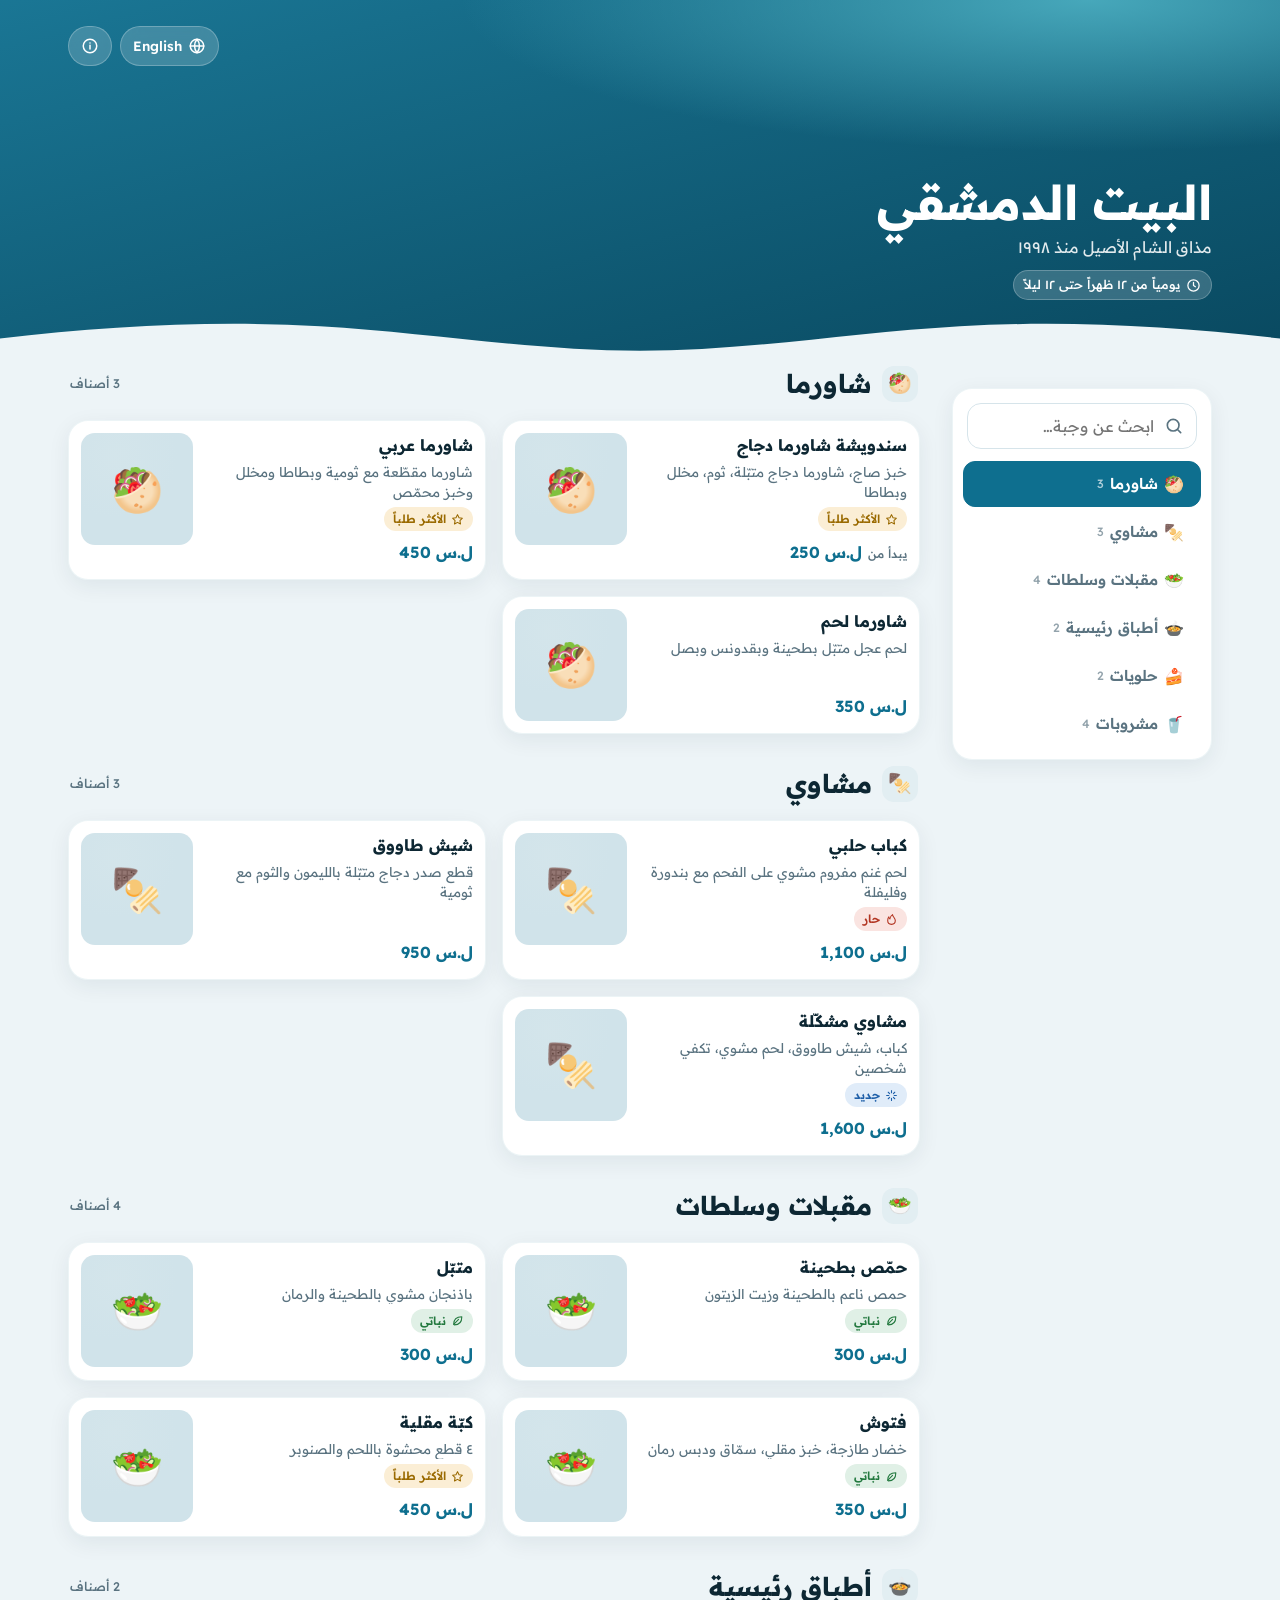
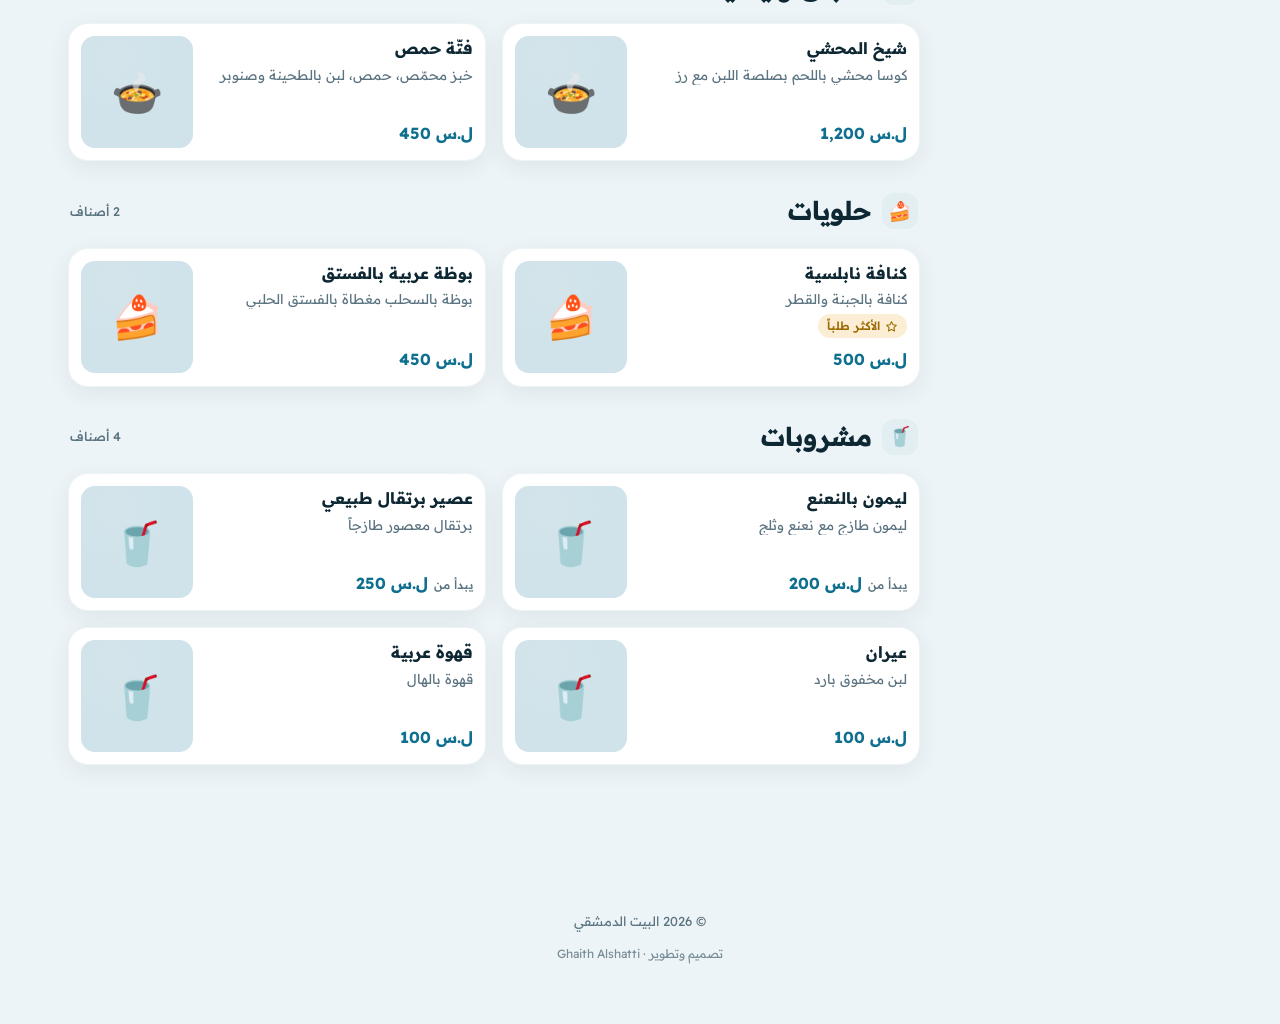
==== commit e971523b: "Glass design style + 4 new themes" ====
--- a/index.html
+++ b/index.html
@@ -11,6 +11,7 @@
   <link rel="stylesheet" href="assets/css/base.css">
   <link rel="stylesheet" href="assets/css/menu.css">
   <link rel="stylesheet" href="assets/css/themes.css">
+  <link rel="stylesheet" href="assets/css/glass.css">
 </head>
 <body>
   <div id="app">
--- a/assets/css/themes.css
+++ b/assets/css/themes.css
@@ -257,3 +257,115 @@
   --hero-edge: radial-gradient(circle at 50% 100%, #F5EDE0 11px, transparent 11.5px) bottom center / 28px 14px repeat-x;
 }
 html[data-skin="heritage"] .hero { border-bottom: 0; padding-bottom: 50px; }
+
+/* 9 · Ember Grill (dark, charcoal + glowing embers) -------------------- */
+html[data-skin="ember"] {
+  --bg: #141110; --surface: #1E1A18; --surface-2: #2A2420; --text: #F5E6D8; --muted: #B3A193; --line: #342C26;
+  --radius: 18px; --radius-sm: 12px;
+  --primary-soft: color-mix(in srgb, var(--primary) 18%, var(--surface));
+  --hero-bg:
+    radial-gradient(70% 55% at 50% 115%, color-mix(in srgb, var(--primary) 85%, #FFC078) 0%, transparent 70%),
+    radial-gradient(40% 40% at 15% 100%, color-mix(in srgb, var(--primary) 70%, #C92A2A) 0%, transparent 70%),
+    radial-gradient(40% 40% at 88% 95%, color-mix(in srgb, var(--primary) 60%, #FFD43B) 0%, transparent 70%),
+    linear-gradient(180deg, #0E0B0A 0%, #1B1412 55%, color-mix(in srgb, var(--primary) 30%, #1B1412) 100%);
+  --hero-pattern: repeating-linear-gradient(0deg, rgba(255,255,255,.035) 0 1px, transparent 1px 22px);
+  --hero-text: #FFF4EA;
+  --glass-bg: rgba(255,244,234,.08); --glass-border: color-mix(in srgb, var(--primary) 40%, transparent); --glass-text: #FFF4EA;
+  --card-border: 1px solid #342C26; --card-shadow: 0 10px 28px rgba(0,0,0,.4); --card-shadow-hover: 0 16px 40px color-mix(in srgb, var(--primary) 25%, rgba(0,0,0,.5));
+  --chip-active-bg: var(--primary); --chip-active-text: var(--on-primary); --price: color-mix(in srgb, var(--primary) 75%, #FFD8A8);
+}
+html[data-skin="ember"] .hero { padding-bottom: 46px; }
+html[data-skin="ember"] .hero__name { letter-spacing: .2px; text-shadow: 0 0 28px color-mix(in srgb, var(--primary) 70%, transparent); }
+html[data-skin="ember"] .logo { background: #1E1A18; border: 2px solid color-mix(in srgb, var(--primary) 60%, transparent); box-shadow: 0 0 0 6px color-mix(in srgb, var(--primary) 14%, transparent), 0 10px 26px rgba(0,0,0,.5); }
+html[data-skin="ember"] .bar { margin-top: 0; }
+html[data-skin="ember"] .sec__icon { background: color-mix(in srgb, var(--primary) 20%, #2A2420); }
+html[data-skin="ember"] .card__media > .media { box-shadow: 0 0 0 1px color-mix(in srgb, var(--primary) 30%, transparent); }
+
+/* 10 · Rosé Patisserie (soft pink, sprinkles) -------------------------- */
+html[data-skin="rose"] {
+  --bg: #FFF3F6; --surface: #FFFFFF; --surface-2: #FCE4EC; --text: #3B1022; --muted: #8C5A6E; --line: #F6D5E0;
+  --font-display: 'Amiri', 'Readex', serif;
+  --radius: 28px; --radius-sm: 20px;
+  --hero-bg:
+    radial-gradient(55% 75% at 92% 0%, color-mix(in srgb, var(--primary) 30%, #FFD6E7) 0%, transparent 65%),
+    radial-gradient(50% 70% at 0% 100%, color-mix(in srgb, var(--primary) 70%, #7A1A43) 0%, transparent 70%),
+    linear-gradient(160deg, color-mix(in srgb, var(--primary) 70%, #FFC2D6) 0%, var(--primary) 55%, color-mix(in srgb, var(--primary) 75%, #4A0B26) 100%);
+  --hero-pattern:
+    radial-gradient(circle, rgba(255,255,255,.55) 1.6px, transparent 2.2px) 0 0 / 46px 46px,
+    radial-gradient(circle, rgba(255,214,102,.55) 1.6px, transparent 2.2px) 23px 23px / 46px 46px;
+  --hero-text: #fff;
+  --hero-edge: radial-gradient(circle at 50% 0%, transparent 13px, #FFF3F6 13.5px) bottom center / 34px 17px repeat-x;
+  --card-border: 0; --card-shadow: 0 8px 24px rgba(214,51,108,.09); --card-shadow-hover: 0 16px 36px rgba(214,51,108,.17);
+  --chip-active-bg: var(--primary); --chip-active-text: var(--on-primary);
+}
+html[data-skin="rose"] .hero { padding-bottom: 52px; }
+html[data-skin="rose"] .hero__brand { flex-direction: column; text-align: center; }
+html[data-skin="rose"] .hero__meta { justify-content: center; }
+html[data-skin="rose"] .logo { border-radius: 50%; border: 4px solid #fff; }
+html[data-skin="rose"] .bar { margin-top: 0; }
+html[data-skin="rose"] .cat { border: 0; box-shadow: 0 2px 10px rgba(214,51,108,.08); }
+html[data-skin="rose"] .sec__title { justify-content: center; font-size: 26px; }
+html[data-skin="rose"] .sec__count { display: none; }
+html[data-skin="rose"] .card__name { font-size: 17px; }
+
+/* 11 · Mediterranean Olive (printed menu, olive + gold) ----------------- */
+html[data-skin="olive"] {
+  --bg: #F4F2E8; --surface: #FBFAF4; --surface-2: #EAE7D6; --text: #23280F; --muted: #6B6F55; --line: #DEDAC4;
+  --gold: #C9A227;
+  --font-display: 'Amiri', 'Readex', serif;
+  --radius: 16px; --radius-sm: 12px;
+  --hero-bg:
+    radial-gradient(55% 75% at 100% 0%, color-mix(in srgb, var(--gold) 55%, transparent) 0%, transparent 62%),
+    radial-gradient(50% 70% at 0% 100%, color-mix(in srgb, var(--primary) 55%, #10160A) 0%, transparent 70%),
+    linear-gradient(165deg, color-mix(in srgb, var(--primary) 80%, #A3B86C) 0%, var(--primary) 50%, color-mix(in srgb, var(--primary) 70%, #0E1406) 100%);
+  --hero-pattern:
+    radial-gradient(60% 100% at 50% 0%, rgba(255,255,255,.1) 49%, transparent 51%) 0 0 / 28px 44px,
+    radial-gradient(60% 100% at 50% 100%, rgba(255,255,255,.07) 49%, transparent 51%) 14px 22px / 28px 44px;
+  --hero-text: #FBF7E6;
+  --glass-bg: rgba(251,247,230,.13); --glass-border: rgba(201,162,39,.45); --glass-text: #FBF7E6;
+  --card-border: 1px solid var(--line); --card-shadow: none; --card-shadow-hover: none;
+  --chip-active-bg: var(--primary); --chip-active-text: #FBF7E6; --price: var(--primary);
+}
+html[data-skin="olive"] .hero { border-bottom: 3px solid var(--gold); }
+html[data-skin="olive"] .logo { border-radius: 50%; border: 3px solid var(--gold); }
+html[data-skin="olive"] .hero__name { font-size: clamp(30px, 8.6vw, 52px); }
+html[data-skin="olive"] .bar { margin-top: 0; }
+html[data-skin="olive"] .sec__icon { display: none; }
+html[data-skin="olive"] .sec__title { font-size: 26px; color: var(--primary); border-bottom: 1px solid var(--gold); padding-bottom: 8px; }
+html[data-skin="olive"] .sec__title::before { content: '❦'; color: var(--gold); font-size: 18px; }
+html[data-skin="olive"] .card__name { font-size: 19px; }
+html[data-skin="olive"] .item__name { font-size: 27px; }
+html[data-skin="olive"] .card__add { background: transparent; color: var(--primary); border: 1.5px solid var(--primary) !important; }
+
+/* 12 · Royal Velvet (purple + gold, elegant) ---------------------------- */
+html[data-skin="royal"] {
+  --bg: #F5F2FB; --surface: #FFFFFF; --surface-2: #ECE6F8; --text: #1E1433; --muted: #6E6488; --line: #E2DAF2;
+  --gold: #C8A24A;
+  --font-display: 'Amiri', 'Readex', serif;
+  --radius: 20px; --radius-sm: 14px;
+  --hero-bg:
+    radial-gradient(50% 60% at 50% -10%, color-mix(in srgb, var(--gold) 50%, transparent) 0%, transparent 65%),
+    radial-gradient(45% 65% at 100% 100%, color-mix(in srgb, var(--primary) 60%, #E64980) 0%, transparent 70%),
+    radial-gradient(45% 65% at 0% 100%, color-mix(in srgb, var(--primary) 55%, #0B0620) 0%, transparent 70%),
+    linear-gradient(170deg, color-mix(in srgb, var(--primary) 80%, #8C6FE0) 0%, var(--primary) 50%, color-mix(in srgb, var(--primary) 65%, #0B0620) 100%);
+  --hero-pattern: repeating-linear-gradient(45deg, rgba(200,162,74,.12) 0 1px, transparent 1px 16px), repeating-linear-gradient(-45deg, rgba(200,162,74,.12) 0 1px, transparent 1px 16px);
+  --hero-text: #FFF9EC;
+  --glass-bg: rgba(255,249,236,.12); --glass-border: rgba(200,162,74,.5); --glass-text: #FFF9EC;
+  --card-border: 1px solid color-mix(in srgb, var(--gold) 25%, var(--line)); --card-shadow: 0 8px 24px rgba(30,20,51,.07); --card-shadow-hover: 0 16px 36px rgba(91,63,168,.16);
+  --chip-active-bg: var(--primary); --chip-active-text: #FFF9EC; --price: var(--primary);
+}
+html[data-skin="royal"] .hero { padding-bottom: 48px; }
+html[data-skin="royal"] .hero__brand { flex-direction: column; text-align: center; }
+html[data-skin="royal"] .hero__meta { justify-content: center; }
+html[data-skin="royal"] .logo { border-radius: 50%; border: 3px solid var(--gold); box-shadow: 0 0 0 6px rgba(200,162,74,.18), 0 12px 28px rgba(0,0,0,.25); }
+html[data-skin="royal"] .hero__name { font-size: clamp(30px, 8.6vw, 54px); }
+html[data-skin="royal"] .bar { margin-top: 0; }
+html[data-skin="royal"] .sec__title { justify-content: center; }
+html[data-skin="royal"] .sec__icon, html[data-skin="royal"] .sec__count { display: none; }
+html[data-skin="royal"] .sec__title::before, html[data-skin="royal"] .sec__title::after { content: '✦'; color: var(--gold); font-size: 14px; }
+html[data-skin="royal"] .card__price { color: var(--primary); }
+
+@media (min-width: 1024px) {
+  html[data-skin="ember"] .bar, html[data-skin="rose"] .bar, html[data-skin="olive"] .bar, html[data-skin="royal"] .bar { margin-top: 28px; border-radius: var(--radius); }
+  html[data-skin="olive"] .hero__name, html[data-skin="royal"] .hero__name, html[data-skin="rose"] .hero__name { font-size: 58px; }
+}
--- a/assets/css/glass.css
+++ b/assets/css/glass.css
@@ -0,0 +1,157 @@
+/* =====================================================================
+   Design style: "glass" (selected in /setup, stored as config.theme.style)
+   Works on top of any theme: frosted translucent layers over a soft
+   gradient mesh built from the brand color. Applied with html[data-style="glass"].
+   Heavy blur is kept to a few floating elements so phones stay smooth.
+   ===================================================================== */
+html[data-style="glass"] {
+  --g-bg: color-mix(in srgb, var(--surface) 62%, transparent);
+  --g-bg-strong: color-mix(in srgb, var(--surface) 84%, transparent);
+  --g-bg-soft: color-mix(in srgb, var(--surface) 42%, transparent);
+  --g-line: rgba(255, 255, 255, .62);
+  --g-line-soft: color-mix(in srgb, var(--text) 9%, transparent);
+  --g-blur: saturate(1.7) blur(20px);
+  --g-shadow: inset 0 1px 0 rgba(255, 255, 255, .7), 0 14px 34px -12px color-mix(in srgb, var(--primary) 30%, rgba(0, 0, 0, .14));
+  --g-shadow-hover: inset 0 1px 0 rgba(255, 255, 255, .7), 0 22px 46px -12px color-mix(in srgb, var(--primary) 42%, rgba(0, 0, 0, .18));
+  --g-grad: linear-gradient(135deg, color-mix(in srgb, var(--primary) 68%, #fff) 0%, var(--primary) 52%, color-mix(in srgb, var(--primary) 74%, #000) 100%);
+  --g-glow: 0 12px 28px -8px color-mix(in srgb, var(--primary) 60%, transparent);
+  --radius: 24px; --radius-sm: 18px;
+  --card-border: 1px solid var(--g-line); --card-shadow: var(--g-shadow); --card-shadow-hover: var(--g-shadow-hover);
+  --chip-active-bg: var(--primary); --chip-active-text: var(--on-primary);
+}
+html[data-style="glass"][data-theme="dark"] {
+  --g-bg: color-mix(in srgb, var(--surface) 58%, transparent);
+  --g-bg-strong: color-mix(in srgb, var(--surface) 86%, transparent);
+  --g-bg-soft: color-mix(in srgb, var(--surface) 40%, transparent);
+  --g-line: rgba(255, 255, 255, .1);
+  --g-shadow: inset 0 1px 0 rgba(255, 255, 255, .07), 0 16px 36px -12px rgba(0, 0, 0, .6);
+  --g-shadow-hover: inset 0 1px 0 rgba(255, 255, 255, .09), 0 22px 46px -12px color-mix(in srgb, var(--primary) 35%, rgba(0, 0, 0, .6));
+}
+
+/* ---------- Gradient mesh behind every page ---------- */
+html[data-style="glass"] body::before {
+  content: ''; position: fixed; inset: 0; z-index: -1; pointer-events: none;
+  background:
+    radial-gradient(42% 32% at 8% 6%, color-mix(in srgb, var(--primary) 34%, transparent) 0%, transparent 72%),
+    radial-gradient(36% 30% at 96% 26%, color-mix(in srgb, color-mix(in srgb, var(--primary) 45%, #FFB86B) 30%, transparent) 0%, transparent 72%),
+    radial-gradient(44% 34% at 12% 72%, color-mix(in srgb, color-mix(in srgb, var(--primary) 50%, #7DD3FC) 26%, transparent) 0%, transparent 72%),
+    radial-gradient(40% 32% at 90% 92%, color-mix(in srgb, color-mix(in srgb, var(--primary) 55%, #F0ABFC) 26%, transparent) 0%, transparent 72%);
+}
+html[data-style="glass"][data-theme="dark"] body::before { opacity: .75; }
+
+/* ---------- Shared components ---------- */
+html[data-style="glass"] .btn--primary { background: var(--g-grad); box-shadow: var(--g-glow), inset 0 1px 0 rgba(255, 255, 255, .3); }
+html[data-style="glass"] .btn--primary:hover { filter: brightness(1.06); }
+html[data-style="glass"] .btn--ghost, html[data-style="glass"] .btn--outline { background: var(--g-bg); border: 1px solid var(--g-line); box-shadow: var(--g-shadow); }
+html[data-style="glass"] .icon-btn { background: var(--g-bg); border: 1px solid var(--g-line); box-shadow: var(--g-shadow); }
+html[data-style="glass"] .input, html[data-style="glass"] .select, html[data-style="glass"] .textarea, html[data-style="glass"] .search__box {
+  background: color-mix(in srgb, var(--surface) 70%, transparent); border-color: var(--g-line-soft); border-radius: 16px;
+}
+html[data-style="glass"] .chip { background: var(--g-bg); border: 1px solid var(--g-line); }
+html[data-style="glass"] .sheet.open { background: rgba(15, 12, 10, .38); backdrop-filter: blur(6px); -webkit-backdrop-filter: blur(6px); }
+html[data-style="glass"] .sheet__panel { background: var(--g-bg-strong); backdrop-filter: saturate(1.6) blur(28px); -webkit-backdrop-filter: saturate(1.6) blur(28px); border: 1px solid var(--g-line); border-bottom: 0; border-radius: 30px 30px 0 0; }
+html[data-style="glass"] .sheet--center .sheet__panel { border-radius: 28px; border-bottom: 1px solid var(--g-line); }
+html[data-style="glass"] .sheet__foot { background: transparent; border-top-color: var(--g-line-soft); }
+html[data-style="glass"] .toast { background: rgba(31, 26, 21, .78); backdrop-filter: blur(14px); -webkit-backdrop-filter: blur(14px); border: 1px solid rgba(255, 255, 255, .12); border-radius: 18px; }
+html[data-style="glass"] .toast--err { background: color-mix(in srgb, var(--danger) 86%, transparent); }
+html[data-style="glass"] .stepper { background: var(--g-bg); border: 1px solid var(--g-line); }
+@media (min-width: 700px) { html[data-style="glass"] .sheet__panel { border-radius: 30px; border-bottom: 1px solid var(--g-line); } }
+
+/* =====================================================================
+   Customer menu
+   ===================================================================== */
+/* Floating hero card with a frosted brand panel */
+html[data-style="glass"] .hero { margin: 10px 10px 0; border-radius: 32px; padding-bottom: 16px; min-height: 290px;
+  box-shadow: 0 24px 50px -22px color-mix(in srgb, var(--primary) 70%, rgba(0, 0, 0, .35)); }
+html[data-style="glass"] .hero__bg::before { display: none; }
+html[data-style="glass"] .hero__brand { margin-top: auto; padding: 14px; border-radius: 24px;
+  background: rgba(255, 255, 255, .13); border: 1px solid rgba(255, 255, 255, .26);
+  backdrop-filter: blur(16px) saturate(1.4); -webkit-backdrop-filter: blur(16px) saturate(1.4);
+  box-shadow: 0 12px 30px -10px rgba(0, 0, 0, .3), inset 0 1px 0 rgba(255, 255, 255, .25); }
+html[data-style="glass"] .glass-btn { backdrop-filter: blur(12px); -webkit-backdrop-filter: blur(12px); border: 1px solid rgba(255, 255, 255, .28); }
+html[data-style="glass"] .logo { border-radius: 22px; }
+
+/* Floating frosted bar (search + categories) */
+html[data-style="glass"] .bar { margin: 12px 10px 0; top: 8px; border-radius: 26px; background: var(--g-bg);
+  backdrop-filter: var(--g-blur); -webkit-backdrop-filter: var(--g-blur); border: 1px solid var(--g-line); box-shadow: var(--g-shadow); }
+html[data-style="glass"] .bar.stuck { border-radius: 26px; border: 1px solid var(--g-line); box-shadow: var(--g-shadow-hover); }
+html[data-style="glass"] .search { padding-top: 10px; }
+html[data-style="glass"] .search__box { background: color-mix(in srgb, var(--surface) 55%, transparent); }
+html[data-style="glass"] .cat { background: var(--g-bg-soft); border: 1px solid var(--g-line); color: var(--text); }
+html[data-style="glass"] .cat.active { background: var(--g-grad); border-color: transparent; color: var(--on-primary); box-shadow: var(--g-glow); }
+
+/* Section headers become frosted capsules */
+html[data-style="glass"] .sec__title { padding-block: 8px; padding-inline: 8px 16px; border-radius: 20px; background: var(--g-bg); border: 1px solid var(--g-line); box-shadow: var(--g-shadow); }
+html[data-style="glass"] .sec__icon { background: var(--g-grad); color: #fff; box-shadow: var(--g-glow); border-radius: 14px; border: 0; }
+html[data-style="glass"] .sec__count { background: color-mix(in srgb, var(--primary) 12%, transparent); color: var(--primary); padding: 2px 10px; border-radius: 99px; font-weight: 600; }
+
+/* Cards */
+html[data-style="glass"] .card { background: var(--g-bg); border: 1px solid var(--g-line); box-shadow: var(--g-shadow); border-radius: 26px; }
+html[data-style="glass"] .card__media > .media { border-radius: 20px; box-shadow: 0 10px 22px -10px rgba(0, 0, 0, .45); }
+html[data-style="glass"] .card__price { align-self: flex-start; padding: 3px 12px; border-radius: 99px; background: color-mix(in srgb, var(--primary) 13%, transparent); }
+html[data-style="glass"] .card__add { background: var(--g-grad); color: var(--on-primary); border-color: transparent !important; border-radius: 16px; box-shadow: var(--g-glow); }
+html[data-style="glass"] .card__qty { box-shadow: 0 4px 12px rgba(0, 0, 0, .25); }
+/* tile: photo inset inside the glass card */
+html[data-style="glass"][data-layout="tile"] .card { padding: 8px; }
+html[data-style="glass"][data-layout="tile"] .card__media > .media { border-radius: 20px; }
+html[data-style="glass"][data-layout="tile"] .card__body { padding: 10px 6px 6px; }
+/* list: each section is one frosted sheet with printed-menu rows */
+html[data-style="glass"][data-layout="list"] .items { padding: 6px 20px; border-radius: 28px; background: var(--g-bg); border: 1px solid var(--g-line); box-shadow: var(--g-shadow); }
+html[data-style="glass"][data-layout="list"] .card { background: transparent; border: 0; border-bottom: 1px dashed var(--g-line-soft); border-radius: 0; box-shadow: none; }
+html[data-style="glass"][data-layout="list"] .card:last-child { border-bottom: 0; }
+html[data-style="glass"][data-layout="list"] .card__price { background: none; padding: 0; }
+html[data-style="glass"][data-layout="list"] .card__add { position: static; border-radius: 50%; }
+
+/* Item & info sheets */
+html[data-style="glass"] .item-media { margin: 10px 10px 0; border-radius: 24px; overflow: hidden; background: var(--g-bg); }
+html[data-style="glass"] .item__price { display: inline-flex; padding: 4px 14px; border-radius: 99px; background: color-mix(in srgb, var(--primary) 13%, transparent); }
+html[data-style="glass"] .size { background: var(--g-bg-soft); border: 1px solid var(--g-line); }
+html[data-style="glass"] .size:has(input:checked) { background: color-mix(in srgb, var(--primary) 14%, transparent); border-color: var(--primary); }
+html[data-style="glass"] .info-row__icon { background: var(--g-grad); color: #fff; }
+html[data-style="glass"] .socials a { background: var(--g-bg); border: 1px solid var(--g-line); box-shadow: var(--g-shadow); }
+
+@media (min-width: 1024px) {
+  html[data-style="glass"] .hero { margin: 16px 16px 0; padding: 26px 0 30px; }
+  html[data-style="glass"] .bar { margin: 24px 0 0; top: 20px; }
+}
+@media (min-width: 1480px) { html[data-style="glass"] .hero { max-width: 1440px; margin-inline: auto; } }
+@media (max-width: 360px) { html[data-style="glass"] .hero { margin: 8px 8px 0; border-radius: 26px; } html[data-style="glass"] .bar { margin-inline: 8px; } }
+
+/* =====================================================================
+   Owner dashboard & setup
+   ===================================================================== */
+html[data-style="glass"] body.adm { background: var(--bg); }
+html[data-style="glass"] .adm-top { margin: 10px 10px 0; top: 10px; border-radius: 28px; }
+html[data-style="glass"] .tabs { width: max-content; max-width: 100%; padding: 5px; margin-bottom: 12px; border-radius: 18px;
+  background: rgba(255, 255, 255, .12); border: 1px solid rgba(255, 255, 255, .22); backdrop-filter: blur(8px); -webkit-backdrop-filter: blur(8px); }
+html[data-style="glass"] .tab { border-radius: 14px; }
+html[data-style="glass"] .tab.active { box-shadow: 0 8px 20px -6px rgba(0, 0, 0, .3); }
+html[data-style="glass"] .adm-main { padding-top: 18px; }
+
+html[data-style="glass"] .stat, html[data-style="glass"] .panel, html[data-style="glass"] .row,
+html[data-style="glass"] .theme-card, html[data-style="glass"] .style-card, html[data-style="glass"] .qr-card {
+  background: var(--g-bg); border: 1px solid var(--g-line); box-shadow: var(--g-shadow); }
+html[data-style="glass"] .panel { border-radius: 28px; }
+html[data-style="glass"] .panel::before { inset: 0 24px auto; height: 3px; border-radius: 0 0 4px 4px; }
+html[data-style="glass"] .stat { border-radius: 22px; }
+html[data-style="glass"] .row { border-radius: 22px; border-inline-start: 1px solid var(--g-line); }
+html[data-style="glass"] .row::before { content: ''; width: 6px; align-self: stretch; border-radius: 99px; background: var(--g-grad); flex: none; margin-inline-end: -4px; }
+html[data-style="glass"] .row.off::before { background: var(--line); }
+html[data-style="glass"] .row__thumb { border-radius: 16px; }
+html[data-style="glass"] .row .icon-btn { background: color-mix(in srgb, var(--primary) 14%, transparent); border: 0; box-shadow: none; }
+html[data-style="glass"] .group__head { padding: 6px 14px; border-radius: 16px; background: var(--g-bg-soft); border: 1px solid var(--g-line); width: fit-content; min-width: min(100%, 220px); }
+html[data-style="glass"] .filter button { background: var(--g-bg-soft); border: 1px solid var(--g-line); }
+html[data-style="glass"] .filter button.active { background: var(--g-grad); box-shadow: var(--g-glow); }
+html[data-style="glass"] .fab { background: var(--g-grad); border-radius: 22px; box-shadow: 0 18px 36px -10px color-mix(in srgb, var(--primary) 70%, transparent), inset 0 1px 0 rgba(255, 255, 255, .3); }
+html[data-style="glass"] .saving { border-radius: 99px; box-shadow: var(--g-glow); }
+html[data-style="glass"] .photo { background: var(--g-bg-soft); border-color: var(--g-line); border-radius: 20px; }
+html[data-style="glass"] .tag-toggle span, html[data-style="glass"] .emojis button, html[data-style="glass"] .seg span { background: var(--g-bg-soft); border-color: var(--g-line); }
+html[data-style="glass"] .tag-toggle input:checked + span, html[data-style="glass"] .seg input:checked + span { background: var(--g-grad); color: var(--on-primary); border-color: transparent; box-shadow: var(--g-glow); }
+html[data-style="glass"] .publish-bar { background: linear-gradient(to top, color-mix(in srgb, var(--bg) 80%, transparent) 45%, transparent); }
+html[data-style="glass"] .theme-card.on, html[data-style="glass"] .style-card.on { border-color: var(--primary); box-shadow: 0 0 0 3px color-mix(in srgb, var(--primary) 22%, transparent), var(--g-shadow); }
+
+/* Login */
+html[data-style="glass"] .login__card { background: var(--g-bg-strong); backdrop-filter: var(--g-blur); -webkit-backdrop-filter: var(--g-blur); border: 1px solid var(--g-line); border-radius: 32px; box-shadow: var(--g-shadow-hover); }
+
+@media (max-width: 380px) { html[data-style="glass"] .adm-top { margin: 8px 8px 0; border-radius: 24px; } }
+@media print { html[data-style="glass"] body::before { display: none; } }
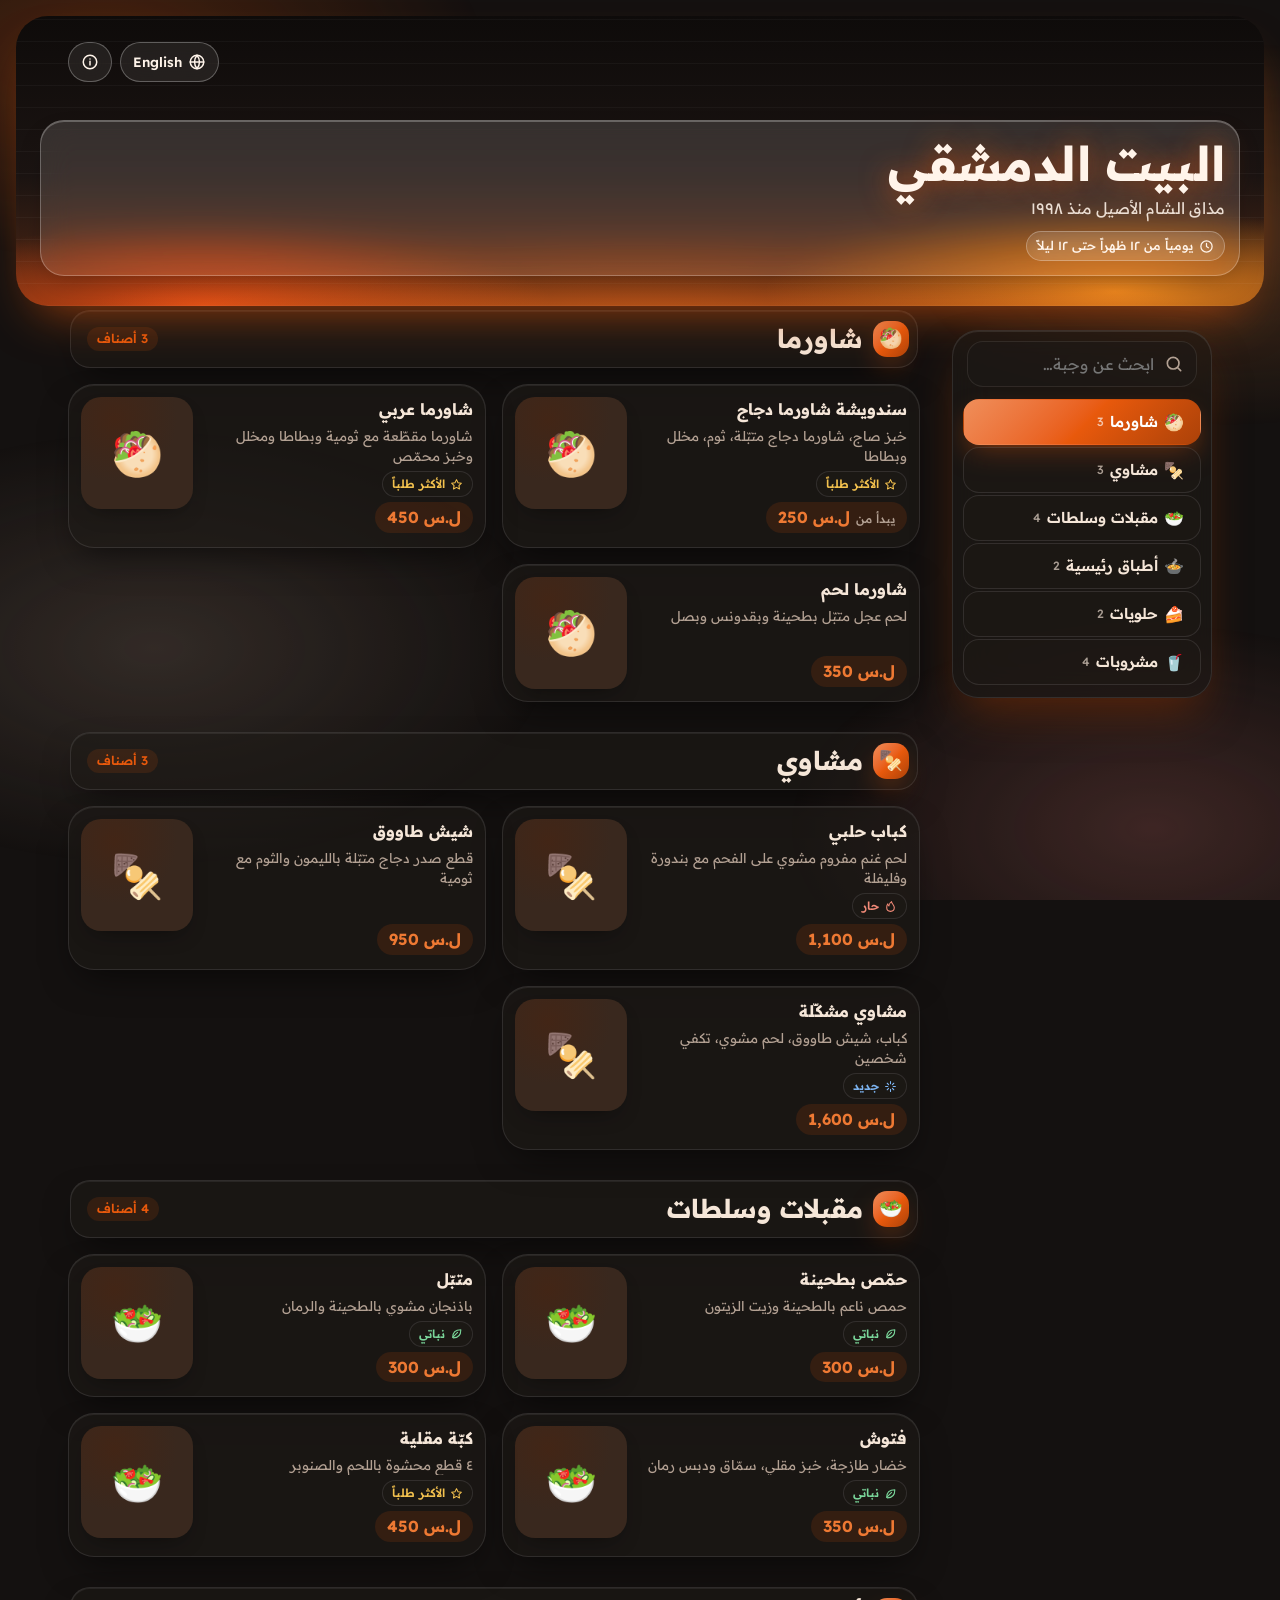
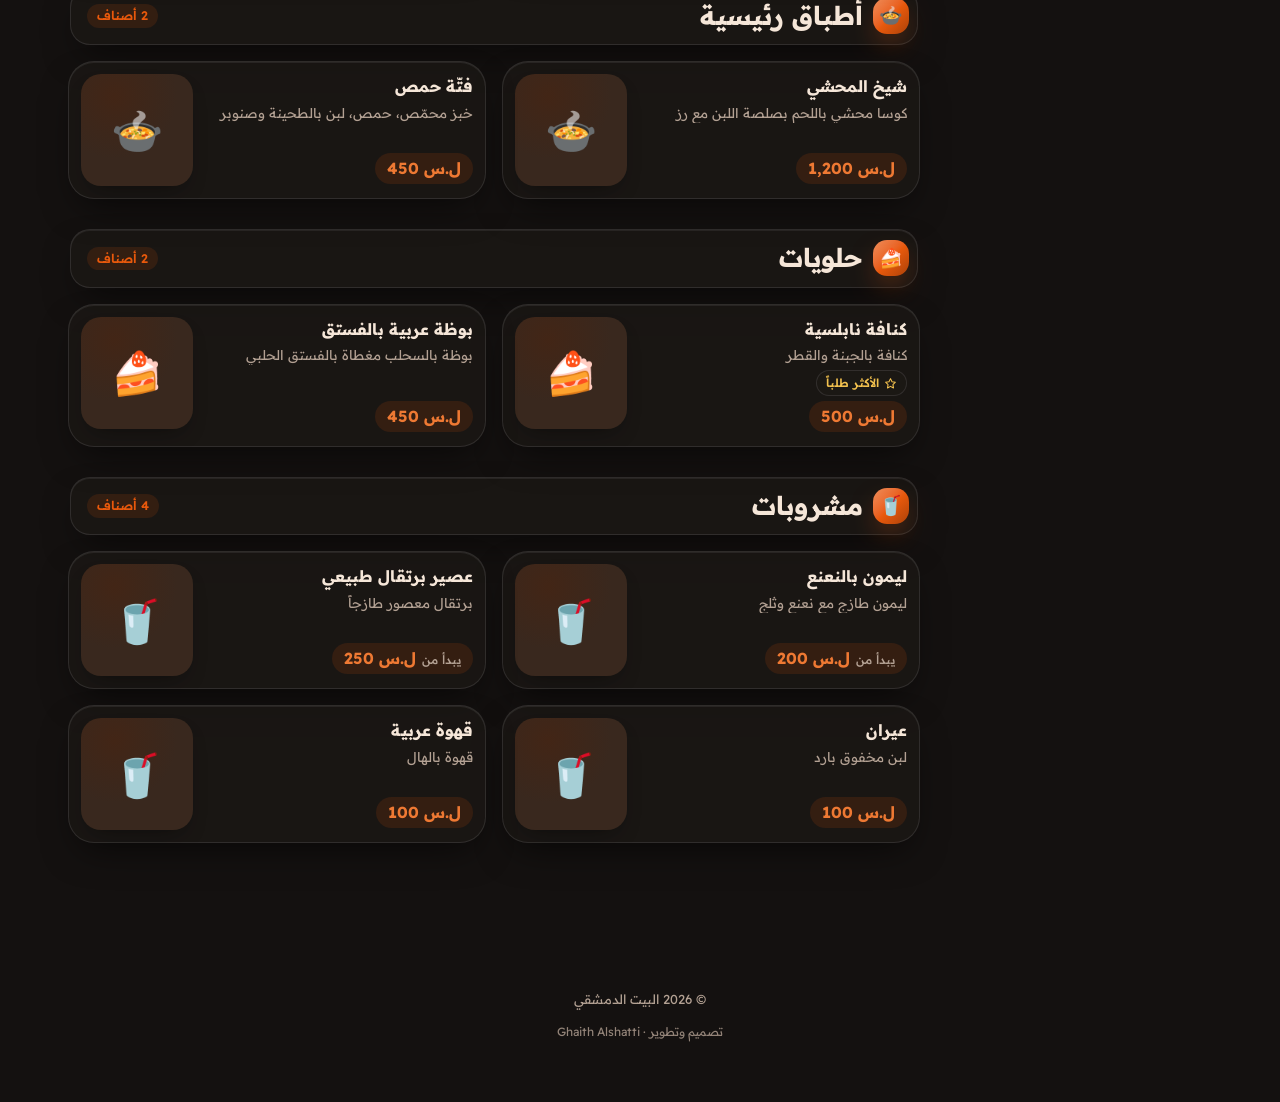
==== commit 777974ef: "App and magazine design styles" ====
--- a/index.html
+++ b/index.html
@@ -12,6 +12,8 @@
   <link rel="stylesheet" href="assets/css/menu.css">
   <link rel="stylesheet" href="assets/css/themes.css">
   <link rel="stylesheet" href="assets/css/glass.css">
+  <link rel="stylesheet" href="assets/css/style-app.css">
+  <link rel="stylesheet" href="assets/css/style-magazine.css">
 </head>
 <body>
   <div id="app">
--- a/assets/css/style-app.css
+++ b/assets/css/style-app.css
@@ -0,0 +1,138 @@
+/* =====================================================================
+   Design style: "app" — feels like a delivery app (config.theme.style = "app")
+   Compact banner, category tiles in a bottom tab bar, soft floating cards.
+   Works with any theme; applied with html[data-style="app"].
+   ===================================================================== */
+html[data-style="app"] {
+  --radius: 22px; --radius-sm: 16px;
+  --a-shadow: 0 6px 20px -6px rgba(20, 16, 12, .16), 0 1px 3px rgba(20, 16, 12, .06);
+  --a-shadow-lg: 0 14px 34px -10px rgba(20, 16, 12, .25);
+  --a-grad: linear-gradient(135deg, color-mix(in srgb, var(--primary) 80%, #fff), var(--primary) 60%, color-mix(in srgb, var(--primary) 85%, #000));
+  --card-border: 0; --card-shadow: var(--a-shadow); --card-shadow-hover: var(--a-shadow-lg);
+  --nav-h: 76px;
+}
+html[data-style="app"][data-theme="dark"] { --a-shadow: 0 8px 22px -8px rgba(0, 0, 0, .7); --a-shadow-lg: 0 16px 36px -10px rgba(0, 0, 0, .8); }
+html[data-style="app"] body { background: color-mix(in srgb, var(--bg) 70%, var(--surface-2)); }
+html[data-style="app"] .btn--primary, html[data-style="app"] .fab { background: var(--a-grad); border-radius: 18px; }
+html[data-style="app"] .input, html[data-style="app"] .select, html[data-style="app"] .textarea { border-radius: 16px; background: var(--surface); }
+html[data-style="app"] .sheet__panel { border-radius: 28px 28px 0 0; }
+html[data-style="app"] .sheet__grip { width: 54px; height: 6px; background: color-mix(in srgb, var(--text) 18%, transparent); }
+
+/* ---------- Customer menu ---------- */
+/* Banner card instead of a full hero */
+html[data-style="app"] .hero { margin: 12px 12px 0; border-radius: 26px; min-height: 196px; padding-bottom: 16px; box-shadow: var(--a-shadow-lg); }
+html[data-style="app"] .hero__bg::before { display: none; }
+html[data-style="app"] .hero__brand { padding-top: 18px; gap: 12px; flex-direction: row !important; text-align: start !important; }
+html[data-style="app"] .hero__meta { justify-content: flex-start !important; }
+html[data-style="app"] .hero__name { font-size: clamp(22px, 6vw, 30px) !important; }
+html[data-style="app"] .logo { width: 58px; height: 58px; border-radius: 18px; }
+html[data-style="app"] .hero__name, html[data-style="app"] .hero__tag { text-shadow: 0 2px 10px rgba(0, 0, 0, .25); }
+
+/* Search as a floating pill; the bar itself is plain */
+html[data-style="app"] .bar { margin: 4px 0 0 !important; background: transparent; border: 0; box-shadow: none; backdrop-filter: none; -webkit-backdrop-filter: none; }
+/* no backdrop-filter on the bar: it would trap the fixed bottom tab bar inside it */
+html[data-style="app"] .bar.stuck { background: var(--bg); box-shadow: 0 6px 16px -10px rgba(0, 0, 0, .3); border: 0; }
+html[data-style="app"] .search { padding-top: 12px; padding-bottom: 6px; }
+html[data-style="app"] .search__box { height: 50px; border-radius: 99px; border: 0; background: var(--surface); box-shadow: var(--a-shadow); padding-inline: 18px; }
+
+/* Categories = bottom tab bar with icon tiles (mobile & tablet) */
+html[data-style="app"] .cats {
+  position: fixed; z-index: 45; inset-inline: 0; bottom: 0; margin: 0;
+  padding: 8px 10px calc(8px + env(safe-area-inset-bottom)); gap: 4px;
+  background: color-mix(in srgb, var(--surface) 94%, transparent); backdrop-filter: blur(16px); -webkit-backdrop-filter: blur(16px);
+  border-top: 1px solid var(--line); box-shadow: 0 -8px 24px -12px rgba(0, 0, 0, .25); border-radius: 24px 24px 0 0;
+}
+html[data-style="app"] .cat { flex-direction: column; gap: 3px; height: auto; min-width: 74px; padding: 4px 6px; border: 0; background: transparent; border-radius: 16px;
+  font-size: 11.5px; font-weight: 600; color: var(--muted); box-shadow: none; }
+html[data-style="app"] .cat__icon { width: 44px; height: 36px; display: grid; place-items: center; font-size: 22px; border-radius: 14px; transition: background .2s, transform .2s; }
+html[data-style="app"] .cat.active { background: transparent; color: var(--primary); border-color: transparent; box-shadow: none; }
+html[data-style="app"] .cat.active .cat__icon { background: var(--a-grad); transform: translateY(-2px); box-shadow: 0 8px 16px -6px color-mix(in srgb, var(--primary) 70%, transparent); }
+html[data-style="app"] main { padding-bottom: calc(var(--nav-h) + 40px); }
+html[data-style="app"] .foot { padding-bottom: calc(var(--nav-h) + 40px + env(safe-area-inset-bottom)); }
+html[data-style="app"] .cartbar { bottom: calc(var(--nav-h) + 12px + env(safe-area-inset-bottom)); border-radius: 20px; }
+html[data-style="app"] .cartbar:not(.show) { transform: translateY(calc(100% + var(--nav-h) + 40px)); }
+/* the bar is the stacking context of the fixed tab bar: lift it above the cart bar (sheets stay above, z 60) */
+html[data-style="app"] .bar { z-index: 46; }
+html[data-style="app"] .dock { bottom: calc(var(--nav-h) + 12px + env(safe-area-inset-bottom)); }
+html[data-style="app"] .dock--up { bottom: calc(var(--nav-h) + 84px + env(safe-area-inset-bottom)); }
+html[data-style="app"] body:has(.dock) .foot { padding-bottom: calc(var(--nav-h) + 180px + env(safe-area-inset-bottom)); }
+
+/* Section headers */
+html[data-style="app"] .sec__title { font-size: 21px; font-weight: 700; }
+html[data-style="app"] .sec__icon { width: 40px; height: 40px; border-radius: 14px; background: var(--surface); box-shadow: var(--a-shadow); }
+html[data-style="app"] .sec__count { background: var(--surface); padding: 3px 12px; border-radius: 99px; box-shadow: var(--a-shadow); color: var(--text); font-weight: 600; }
+
+/* Cards: soft floating tiles */
+html[data-style="app"] .card { background: var(--surface); border: 0; border-radius: 22px; box-shadow: var(--a-shadow); }
+html[data-style="app"] .card__media { width: 104px; height: 104px; }
+html[data-style="app"] .card__media > .media { border-radius: 18px; }
+html[data-style="app"] .card__name { font-size: 16px; }
+html[data-style="app"] .card__price { font-size: 17px; }
+html[data-style="app"] .card__add { width: 38px; height: 38px; border-radius: 50%; border: 3px solid var(--surface) !important; background: var(--a-grad); color: var(--on-primary); box-shadow: 0 6px 14px -4px color-mix(in srgb, var(--primary) 70%, transparent); }
+html[data-style="app"][data-layout="tile"] .card { padding: 8px; }
+html[data-style="app"][data-layout="tile"] .card__media { width: 100%; height: auto; }
+html[data-style="app"][data-layout="tile"] .card__media > .media { border-radius: 16px; }
+html[data-style="app"][data-layout="tile"] .card__body { padding: 8px 4px 4px; }
+html[data-style="app"][data-layout="list"] .items { background: var(--surface); border-radius: 24px; padding: 4px 18px; box-shadow: var(--a-shadow); }
+html[data-style="app"][data-layout="list"] .card { background: transparent; box-shadow: none; border-radius: 0; border-bottom: 1px solid var(--line); }
+html[data-style="app"][data-layout="list"] .card:last-child { border-bottom: 0; }
+html[data-style="app"][data-layout="list"] .card__media { width: auto; height: auto; }
+html[data-style="app"][data-layout="list"] .card__add { position: static; }
+
+/* Item sheet like an app product page */
+html[data-style="app"] .item-media { margin: 0; }
+html[data-style="app"] .item__price { font-size: 22px; }
+html[data-style="app"] .size { border: 0; background: var(--surface-2); border-radius: 16px; }
+html[data-style="app"] .size:has(input:checked) { background: var(--primary-soft); box-shadow: inset 0 0 0 2px var(--primary); }
+html[data-style="app"] .info-row__icon { border-radius: 14px; }
+
+/* Desktop: keep the sidebar (no bottom bar) */
+@media (min-width: 1024px) {
+  html[data-style="app"] .hero { margin: 16px 16px 0; min-height: 260px; padding: 22px 0 26px; }
+  html[data-style="app"] .bar { margin-top: 24px !important; top: 20px; background: var(--surface); border-radius: 24px; box-shadow: var(--a-shadow); }
+  html[data-style="app"] .cats { position: static; flex-direction: column; background: transparent; backdrop-filter: none; -webkit-backdrop-filter: none; border: 0; box-shadow: none; border-radius: 0; padding: 6px 10px 12px; }
+  html[data-style="app"] .cat { flex-direction: row; width: 100%; height: 50px; font-size: 15px; justify-content: flex-start; gap: 10px; }
+  html[data-style="app"] .cat__icon { width: 38px; height: 34px; font-size: 19px; }
+  html[data-style="app"] .cat.active { background: var(--primary-soft); }
+  html[data-style="app"] main, html[data-style="app"] .foot { padding-bottom: 80px; }
+  html[data-style="app"] main { padding-top: 24px; }
+  html[data-style="app"] .cartbar, html[data-style="app"] .dock { bottom: 24px; }
+}
+
+/* ---------- Owner dashboard, setup & staff: tabs become a bottom tab bar ---------- */
+html[data-style="app"] .adm-top { margin: 10px 10px 0; top: 10px; border-radius: 24px; overflow: visible; }
+html[data-style="app"] .adm-top::before { border-radius: 24px; }
+html[data-style="app"] .tabs {
+  position: fixed; z-index: 45; inset-inline: 0; bottom: 0; justify-content: space-around; margin: 0;
+  padding: 8px 6px calc(8px + env(safe-area-inset-bottom)); gap: 2px;
+  background: color-mix(in srgb, var(--surface) 96%, transparent); backdrop-filter: blur(16px); -webkit-backdrop-filter: blur(16px);
+  border-top: 1px solid var(--line); box-shadow: 0 -8px 24px -12px rgba(0, 0, 0, .25); border-radius: 22px 22px 0 0;
+}
+html[data-style="app"] .tab { flex: 1 1 0; min-width: 62px; flex-direction: column; gap: 3px; height: auto; padding: 6px 4px; font-size: 11px; color: var(--muted); opacity: 1; background: transparent; border-radius: 14px; white-space: nowrap; overflow: hidden; text-overflow: ellipsis; }
+html[data-style="app"] .tab .ic { width: 22px; height: 22px; }
+html[data-style="app"] .tab:hover { background: transparent; }
+html[data-style="app"] .tab.active { color: var(--primary); background: var(--primary-soft); box-shadow: none; }
+html[data-style="app"] .tab__n { position: absolute; margin-top: -6px; margin-inline-start: 18px; }
+html[data-style="app"] .tab { position: relative; }
+html[data-style="app"] .adm-main { padding-bottom: calc(var(--nav-h) + 90px); }
+html[data-style="app"] .fab { bottom: calc(var(--nav-h) + 14px + env(safe-area-inset-bottom)); border-radius: 20px; }
+html[data-style="app"] .saving { bottom: calc(var(--nav-h) + 14px + env(safe-area-inset-bottom)); }
+html[data-style="app"] .saving:not(.show) { opacity: 0; visibility: hidden; }
+html[data-style="app"] .stat, html[data-style="app"] .panel, html[data-style="app"] .row, html[data-style="app"] .tk,
+html[data-style="app"] .theme-card, html[data-style="app"] .style-card { border: 0; box-shadow: var(--a-shadow); background: var(--surface); }
+html[data-style="app"] .panel { border-radius: 24px; }
+html[data-style="app"] .row { border-radius: 20px; border-inline-start: 0; }
+html[data-style="app"] .row__thumb { border-radius: 16px; }
+html[data-style="app"] .filter button { border: 0; background: var(--surface); box-shadow: var(--a-shadow); }
+html[data-style="app"] .filter button.active { background: var(--a-grad); }
+html[data-style="app"] .login__card { border: 0; border-radius: 30px; }
+html[data-style="app"] .theme-card.on, html[data-style="app"] .style-card.on { box-shadow: 0 0 0 2.5px var(--primary), var(--a-shadow); }
+@media (min-width: 1024px) {
+  html[data-style="app"] .tabs { position: static; justify-content: flex-start; width: max-content; max-width: 100%; margin-bottom: 12px; padding: 5px; border-radius: 18px; background: rgba(255, 255, 255, .12); border: 1px solid rgba(255, 255, 255, .2); box-shadow: none; }
+  html[data-style="app"] .tab { flex: none; flex-direction: row; gap: 8px; height: 42px; padding: 0 16px; font-size: 14.5px; color: var(--hero-text); opacity: .85; }
+  html[data-style="app"] .tab.active { background: var(--surface); color: var(--primary); opacity: 1; }
+  html[data-style="app"] .tab__n { position: static; margin: 0; }
+  html[data-style="app"] .adm-main { padding-bottom: 100px; }
+  html[data-style="app"] .fab, html[data-style="app"] .saving { bottom: 24px; }
+}
+@media print { html[data-style="app"] .tabs, html[data-style="app"] .cats { display: none; } }
--- a/assets/css/style-magazine.css
+++ b/assets/css/style-magazine.css
@@ -0,0 +1,142 @@
+/* =====================================================================
+   Design style: "magazine" — editorial luxury (config.theme.style = "magazine")
+   Large serif headlines, hairline rules, generous whitespace, sharp photos.
+   Works with any theme; applied with html[data-style="magazine"].
+   ===================================================================== */
+html[data-style="magazine"] {
+  --font-display: 'Amiri', 'Readex', serif;
+  --radius: 4px; --radius-sm: 2px;
+  --m-rule: color-mix(in srgb, var(--text) 16%, transparent);
+  --m-rule-strong: color-mix(in srgb, var(--text) 70%, transparent);
+  --card-border: 0; --card-shadow: none; --card-shadow-hover: none;
+}
+html[data-style="magazine"] body { background: var(--bg); letter-spacing: .1px; }
+html[data-style="magazine"] .btn { border-radius: 2px; letter-spacing: .4px; }
+html[data-style="magazine"] .btn--primary { box-shadow: none; }
+html[data-style="magazine"] .btn--ghost, html[data-style="magazine"] .btn--outline { background: transparent; border: 1px solid var(--m-rule-strong); }
+html[data-style="magazine"] .icon-btn { border-radius: 50%; box-shadow: none; border: 1px solid var(--m-rule); }
+html[data-style="magazine"] .input, html[data-style="magazine"] .select, html[data-style="magazine"] .textarea { border-radius: 2px; border-width: 0 0 1.5px; background: transparent; padding-inline: 2px; }
+html[data-style="magazine"] .input:focus, html[data-style="magazine"] .textarea:focus, html[data-style="magazine"] .select:focus { box-shadow: none; }
+html[data-style="magazine"] .chip { border-radius: 2px; background: transparent; border: 1px solid currentColor; }
+html[data-style="magazine"] .sheet__panel { border-radius: 0; }
+html[data-style="magazine"] .sheet--center .sheet__panel { border-radius: 2px; }
+html[data-style="magazine"] .toast { border-radius: 2px; }
+
+/* ---------- Customer menu ---------- */
+/* Cover-story hero: tall, centred, framed by rules */
+html[data-style="magazine"] .hero { min-height: 68vh; max-height: 640px; padding-bottom: 40px; justify-content: flex-end; border-radius: 0 !important; border-bottom: 0 !important; }
+html[data-style="magazine"] .hero__bg::before { display: none; }
+html[data-style="magazine"] .hero__brand { flex-direction: column !important; text-align: center !important; gap: 14px; padding-bottom: 6px; }
+html[data-style="magazine"] .hero__brand > div { display: grid; justify-items: center; }
+html[data-style="magazine"] .hero__brand > div::before { content: ''; width: 64px; height: 1px; background: currentColor; opacity: .7; margin-bottom: 18px; }
+html[data-style="magazine"] .hero__name { font-family: 'Amiri', 'Readex', serif; font-size: clamp(40px, 13vw, 76px) !important; line-height: 1.05; letter-spacing: .5px; font-weight: 700; }
+html[data-style="magazine"] .hero__tag { font-size: 15px; letter-spacing: 2.5px; opacity: .85; margin-top: 12px; }
+html[data-style="magazine"] .hero__meta { justify-content: center !important; margin-top: 18px; }
+html[data-style="magazine"] .hero__meta .glass-btn { border-radius: 0; background: transparent; border: 1px solid currentColor; backdrop-filter: none; }
+html[data-style="magazine"] .logo { width: 70px; height: 70px; border-radius: 50%; box-shadow: none; border: 1px solid rgba(255, 255, 255, .6); }
+html[data-style="magazine"] .glass-btn { border-radius: 0; }
+
+/* Table of contents bar: text links with an underline */
+html[data-style="magazine"] .bar { margin-top: 0 !important; border-radius: 0 !important; background: color-mix(in srgb, var(--bg) 94%, transparent); border-bottom: 1px solid var(--m-rule); box-shadow: none; }
+html[data-style="magazine"] .bar.stuck { box-shadow: none; }
+html[data-style="magazine"] .search__box { border-radius: 0; border-width: 0 0 1px; background: transparent; padding-inline: 2px; }
+html[data-style="magazine"] .search__box:focus-within { box-shadow: none; }
+html[data-style="magazine"] .cats { gap: 22px; padding-top: 12px; padding-bottom: 0; }
+html[data-style="magazine"] .cat { height: 40px; padding: 0 2px; border: 0; border-radius: 0; background: transparent; box-shadow: none; color: var(--muted);
+  font-family: 'Amiri', 'Readex', serif; font-size: 17px; font-weight: 700; border-bottom: 2px solid transparent; }
+html[data-style="magazine"] .cat__icon { display: none; }
+html[data-style="magazine"] .cat.active { background: transparent; color: var(--text); border-color: transparent; border-bottom-color: var(--primary); box-shadow: none; }
+
+/* Chapter headings */
+html[data-style="magazine"] main { padding-top: 10px; }
+html[data-style="magazine"] .sec { padding-top: 40px; }
+html[data-style="magazine"] .sec__title { flex-direction: column; justify-content: center; text-align: center; gap: 6px; margin: 0 0 26px; padding: 0;
+  font-family: 'Amiri', 'Readex', serif; font-size: 34px; line-height: 1.1; background: none; border: 0; box-shadow: none; color: var(--text); }
+html[data-style="magazine"] .sec__title::before, html[data-style="magazine"] .sec__title::after { display: none !important; }
+html[data-style="magazine"] .sec__icon { display: none !important; }
+html[data-style="magazine"] .sec__count { display: block !important; order: -1; margin: 0; background: none; padding: 0; color: var(--primary);
+  font-family: var(--font); font-size: 11.5px; letter-spacing: 3px; font-weight: 600; }
+html[data-style="magazine"] .sec__title { border-bottom: 1px solid var(--m-rule); padding-bottom: 18px; }
+
+/* Articles: no boxes, sharp photography, hairlines */
+html[data-style="magazine"] .items { gap: 0 !important; }
+html[data-style="magazine"] .card { background: transparent; border: 0; border-radius: 0; box-shadow: none; padding: 20px 0; border-bottom: 1px solid var(--m-rule); gap: 18px; }
+@media (hover: hover) { html[data-style="magazine"] .card:hover { transform: none; box-shadow: none; } html[data-style="magazine"] .card:hover .card__name { color: var(--primary); } }
+html[data-style="magazine"] .card__media { width: 118px; height: 148px; }
+html[data-style="magazine"] .card__media > .media { border-radius: 0; }
+html[data-style="magazine"] .card__name { font-family: 'Amiri', 'Readex', serif; font-size: 21px; line-height: 1.25; transition: color .2s; }
+html[data-style="magazine"] .card__desc { font-size: 13.5px; line-height: 1.75; -webkit-line-clamp: 3; }
+html[data-style="magazine"] .card__price { font-family: 'Amiri', 'Readex', serif; font-size: 20px; color: var(--text); padding-top: 8px; }
+html[data-style="magazine"] .card__price small { font-family: var(--font); letter-spacing: 1px; }
+html[data-style="magazine"] .card__add { border-radius: 0; width: 36px; height: 36px; background: var(--text); color: var(--bg); border: 0 !important; box-shadow: none; bottom: -6px; inset-inline-end: -6px; }
+html[data-style="magazine"] .ph { background: var(--surface-2); }
+/* tiles: two-column editorial spread with portrait photos */
+html[data-style="magazine"][data-layout="tile"] .items { column-gap: 18px !important; }
+html[data-style="magazine"][data-layout="tile"] .card { padding: 0 0 22px; border-bottom: 0; }
+html[data-style="magazine"][data-layout="tile"] .card__media { width: 100%; height: auto; aspect-ratio: 3 / 4; }
+html[data-style="magazine"][data-layout="tile"] .card__body { padding: 12px 0 0; }
+html[data-style="magazine"][data-layout="tile"] .card__name { font-size: 18px; }
+html[data-style="magazine"][data-layout="tile"] .card__add { bottom: 12px; inset-inline-end: 12px; }
+/* list: wine-list typography */
+html[data-style="magazine"][data-layout="list"] .card { padding: 18px 0; }
+html[data-style="magazine"][data-layout="list"] .card__media { width: auto; height: auto; }
+html[data-style="magazine"][data-layout="list"] .card__add { position: static; }
+
+/* Item sheet: a feature page */
+html[data-style="magazine"] .item-media { margin: 0; }
+html[data-style="magazine"] .item__name { font-family: 'Amiri', 'Readex', serif; font-size: 32px !important; line-height: 1.15; }
+html[data-style="magazine"] .item__price { font-family: 'Amiri', 'Readex', serif; font-size: 24px; color: var(--text); }
+html[data-style="magazine"] .item__desc { font-size: 15.5px; line-height: 1.9; }
+html[data-style="magazine"] .block__title { font-size: 11.5px; letter-spacing: 3px; color: var(--primary); }
+html[data-style="magazine"] .size { border-radius: 0; border-width: 0 0 1px; border-color: var(--m-rule); background: transparent; padding-inline: 0; }
+html[data-style="magazine"] .size:has(input:checked) { background: transparent; border-color: var(--primary); }
+html[data-style="magazine"] .size b { font-family: 'Amiri', 'Readex', serif; font-size: 18px; color: var(--text); }
+html[data-style="magazine"] .info-row__icon { border-radius: 50%; }
+html[data-style="magazine"] .socials a { border-radius: 50%; box-shadow: none; background: transparent; border: 1px solid var(--m-rule-strong); }
+html[data-style="magazine"] .cartbar { border-radius: 0; }
+html[data-style="magazine"] .dock__btn { border-radius: 0; box-shadow: none; }
+html[data-style="magazine"] .ticket__card, html[data-style="magazine"] .done-pop__card { border-radius: 2px; }
+
+@media (min-width: 700px) {
+  html[data-style="magazine"][data-layout="row"] .items, html[data-style="magazine"][data-layout="list"] .items { column-gap: 48px !important; }
+  html[data-style="magazine"] .sec__title { font-size: 42px; }
+}
+@media (min-width: 1024px) {
+  html[data-style="magazine"] .hero { min-height: 560px; padding: 40px 0 60px; }
+  html[data-style="magazine"] .hero__name { font-size: 96px !important; }
+  html[data-style="magazine"] .bar { margin-top: 40px !important; top: 24px; background: transparent; border: 0; border-inline-end: 1px solid var(--m-rule); }
+  html[data-style="magazine"] .cats { gap: 2px; }
+  html[data-style="magazine"] .cat { width: 100%; height: 48px; justify-content: flex-start; border-bottom: 1px solid var(--m-rule); font-size: 19px; }
+  html[data-style="magazine"] .cat.active { border-bottom-color: var(--primary); background: transparent; color: var(--primary); }
+  html[data-style="magazine"] .cat__n { font-family: var(--font); }
+  html[data-style="magazine"] .sec:first-child { padding-top: 40px; }
+  html[data-style="magazine"] .card__media { width: 150px; height: 190px; }
+}
+
+/* ---------- Owner dashboard, setup & staff ---------- */
+html[data-style="magazine"] .adm-top { border-radius: 0; box-shadow: none; }
+html[data-style="magazine"] .adm-brand b { font-family: 'Amiri', 'Readex', serif; font-size: 22px; }
+html[data-style="magazine"] .tab { border-radius: 0; border-bottom: 2px solid transparent; font-family: 'Amiri', 'Readex', serif; font-size: 16.5px; }
+html[data-style="magazine"] .tab.active { background: transparent; color: var(--hero-text); box-shadow: none; border-bottom-color: currentColor; }
+html[data-style="magazine"] .stat, html[data-style="magazine"] .panel, html[data-style="magazine"] .row, html[data-style="magazine"] .tk,
+html[data-style="magazine"] .theme-card, html[data-style="magazine"] .style-card, html[data-style="magazine"] .login__card {
+  border-radius: 2px; box-shadow: none; border: 1px solid var(--m-rule); background: var(--surface); }
+html[data-style="magazine"] .stat::after { display: none; }
+html[data-style="magazine"] .stat__ic { border-radius: 50%; box-shadow: none; }
+html[data-style="magazine"] .stat b { font-family: 'Amiri', 'Readex', serif; font-size: 28px; }
+html[data-style="magazine"] .panel::before { height: 1px; background: var(--m-rule-strong); }
+html[data-style="magazine"] .panel__title { font-family: 'Amiri', 'Readex', serif; font-size: 22px; }
+html[data-style="magazine"] .panel__title > .ic, html[data-style="magazine"] .panel__title .num-badge { border-radius: 50%; box-shadow: none; }
+html[data-style="magazine"] .row { border-inline-start: 3px solid var(--primary); }
+html[data-style="magazine"] .row.off { border-inline-start-color: var(--m-rule); }
+html[data-style="magazine"] .row__name { font-family: 'Amiri', 'Readex', serif; font-size: 17px; }
+html[data-style="magazine"] .row__thumb, html[data-style="magazine"] .photo { border-radius: 2px; }
+html[data-style="magazine"] .row .icon-btn { border-radius: 50%; }
+html[data-style="magazine"] .group__head { font-family: 'Amiri', 'Readex', serif; font-size: 20px; border-bottom: 1px solid var(--m-rule); padding-bottom: 6px; }
+html[data-style="magazine"] .filter button { border-radius: 0; border-width: 0 0 2px; border-color: transparent; background: transparent; font-family: 'Amiri', 'Readex', serif; font-size: 15px; }
+html[data-style="magazine"] .filter button.active { background: transparent; color: var(--primary); border-color: var(--primary); }
+html[data-style="magazine"] .fab { border-radius: 0; box-shadow: 0 10px 24px -10px rgba(0, 0, 0, .4); }
+html[data-style="magazine"] .seg span, html[data-style="magazine"] .tag-toggle span, html[data-style="magazine"] .emojis button { border-radius: 2px; }
+html[data-style="magazine"] .login h1, html[data-style="magazine"] .hero-setup h1 { font-family: 'Amiri', 'Readex', serif; font-size: 32px; }
+html[data-style="magazine"] .theme-card.on, html[data-style="magazine"] .style-card.on { border-color: var(--text); box-shadow: inset 0 0 0 1px var(--text); }
+html[data-style="magazine"] .tk { border-inline-start: 3px solid var(--c); }
